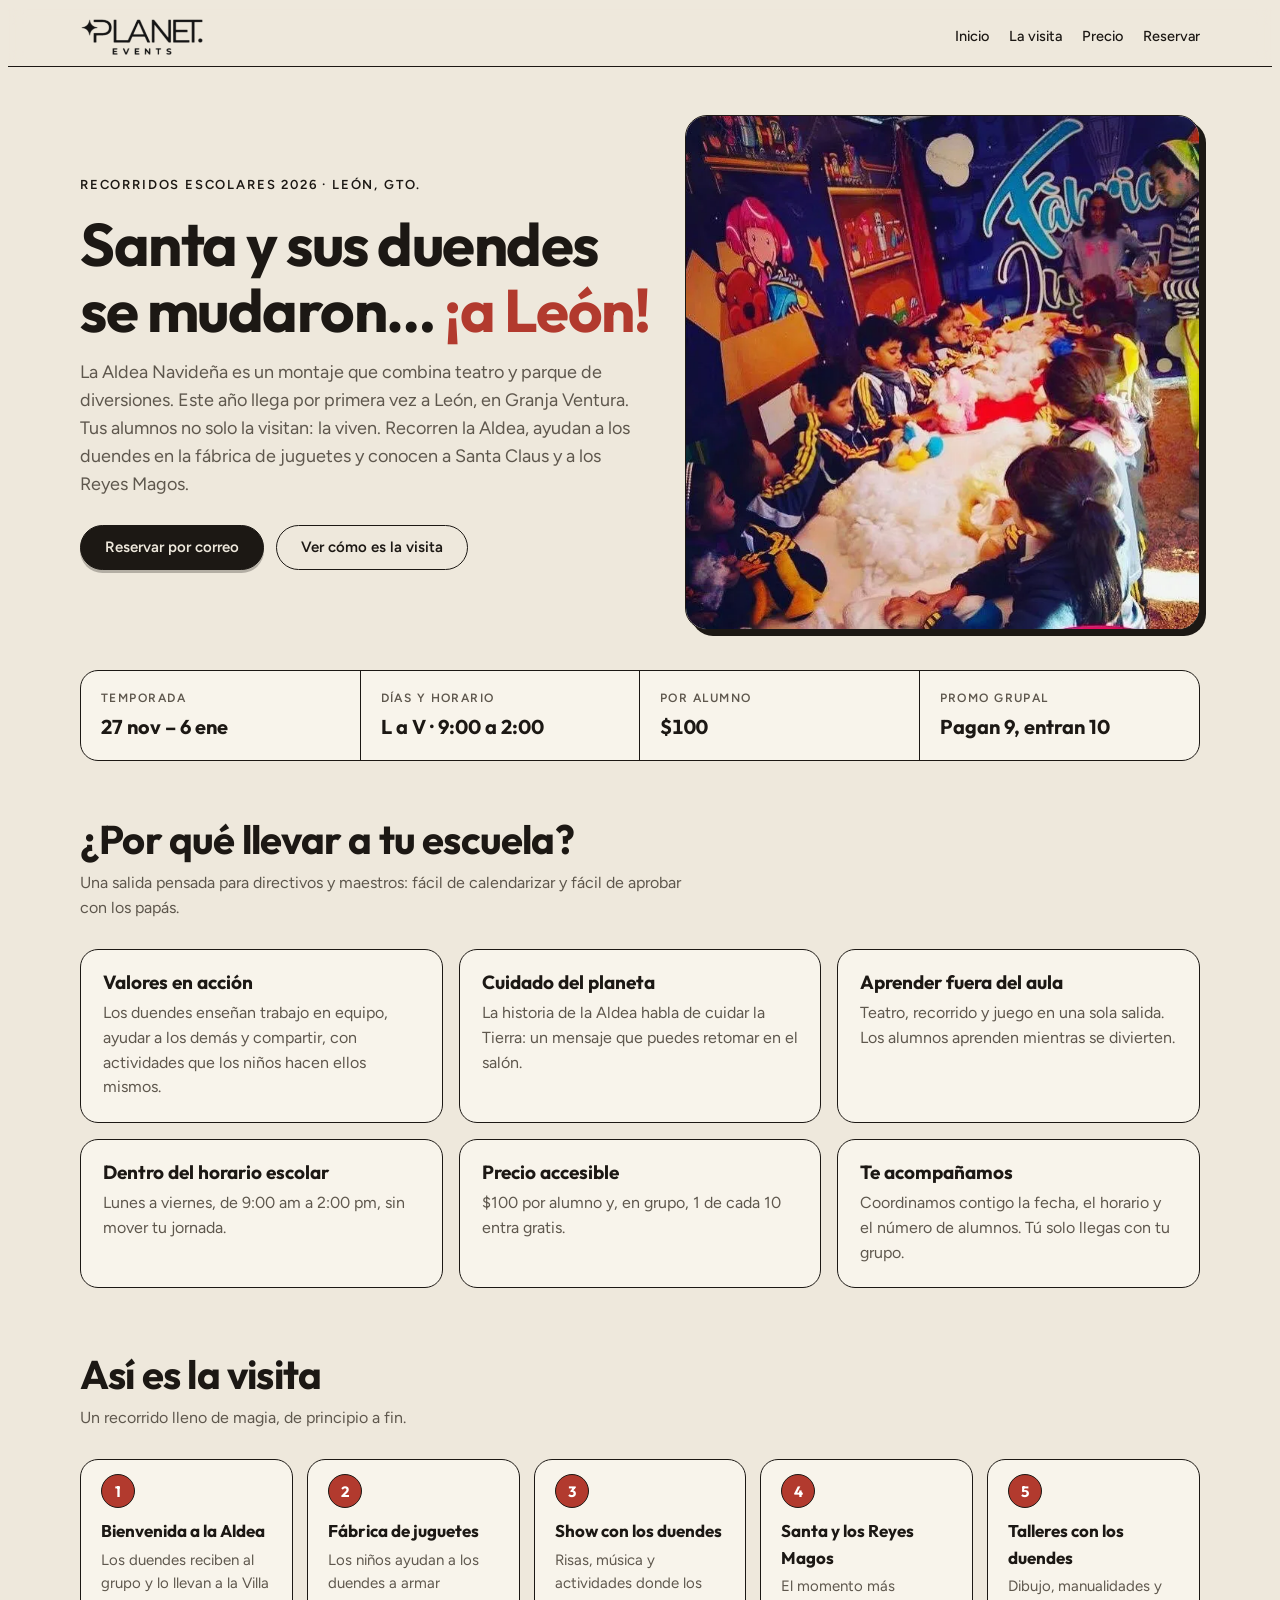
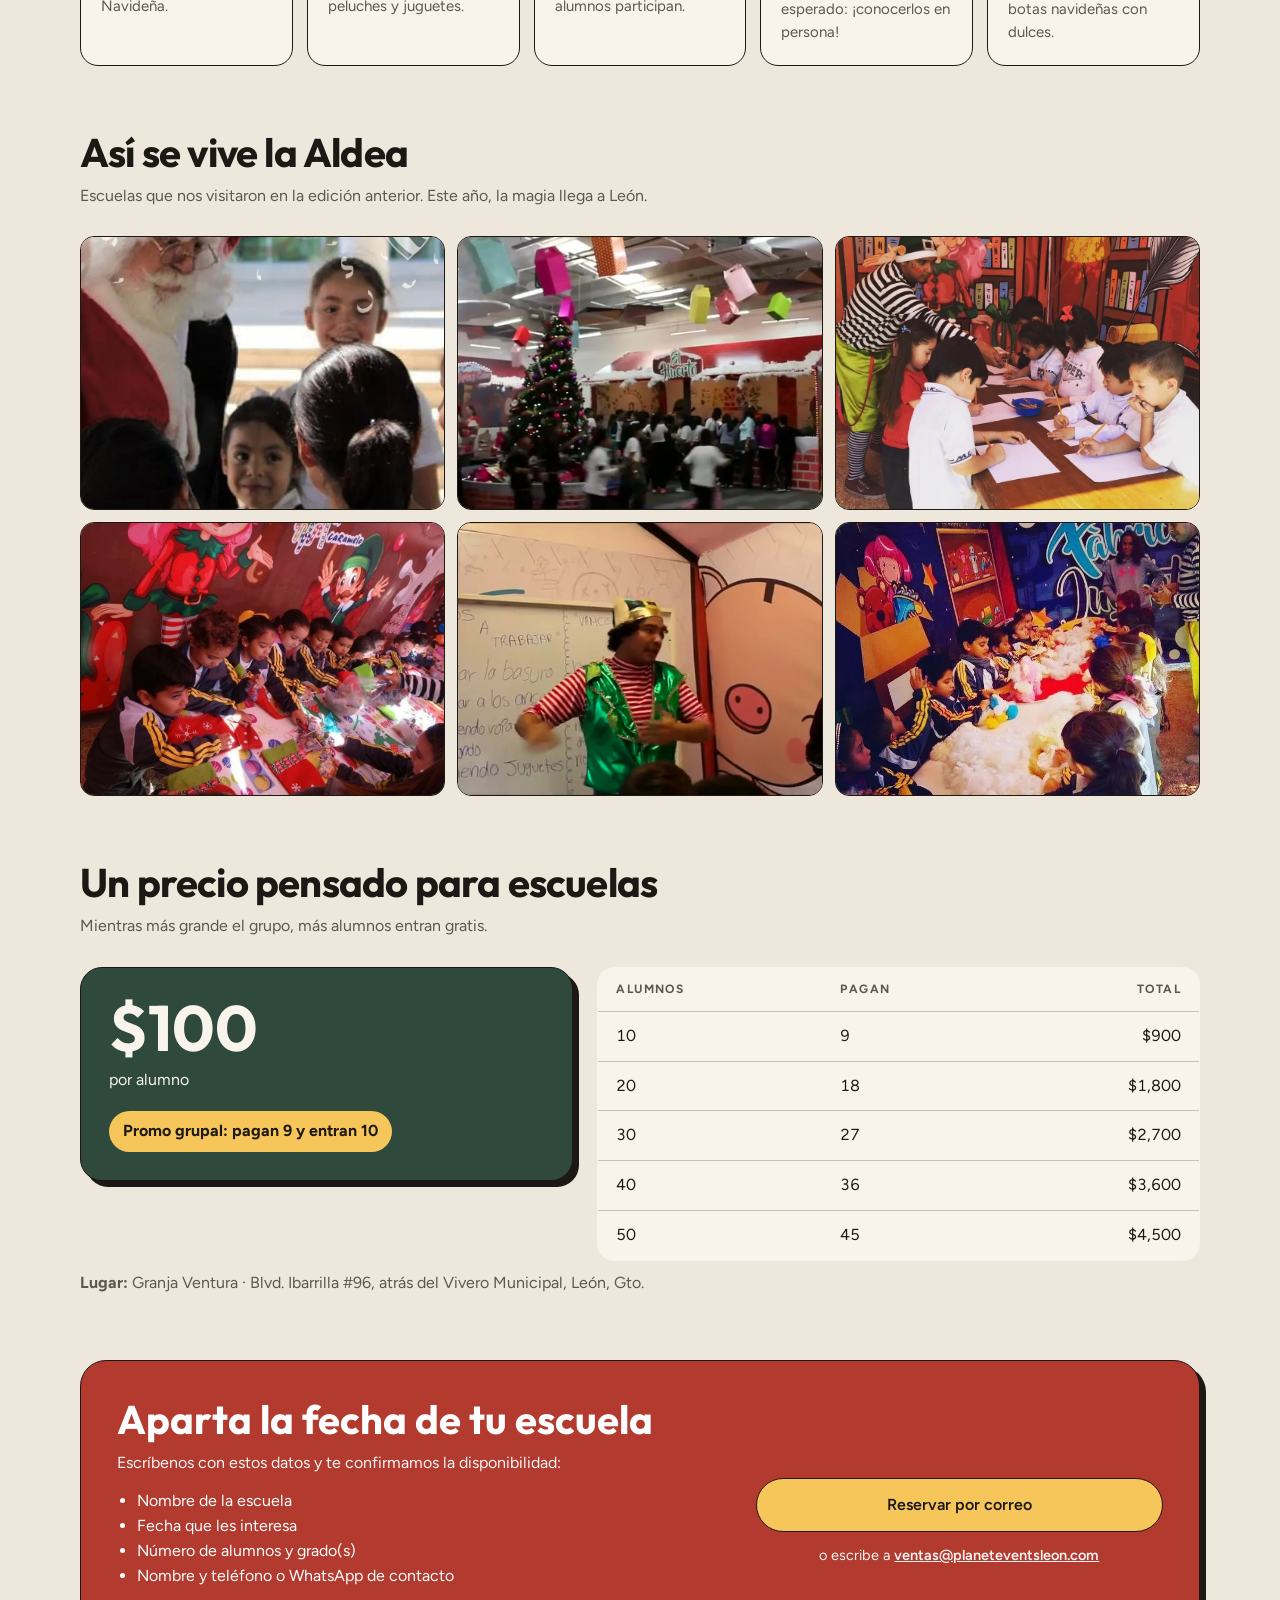
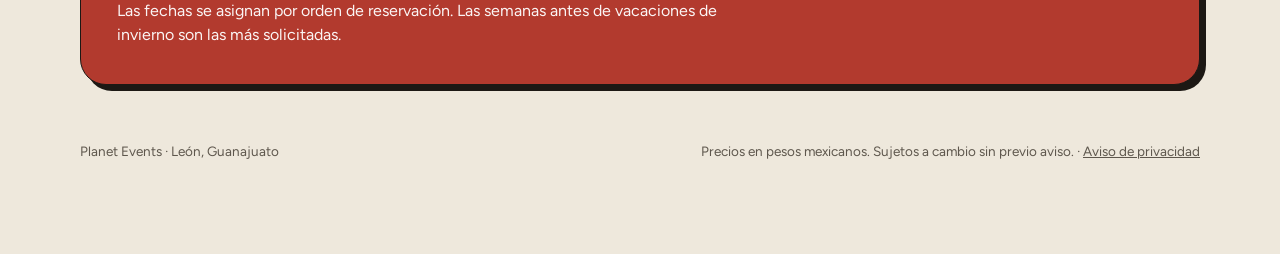
==== aldea-navidena-recorridos/index.html @ 752f413b "Página de recorridos escolares de La Aldea Navideña con reserva por correo - Nueva página /aldea-nav" ====
<!doctype html>
<html lang="es">
<head>
<meta charset="utf-8">
<meta name="viewport" content="width=device-width, initial-scale=1">
<title>La Aldea Navideña | Recorridos escolares en León · Planet Events</title>
<meta name="description" content="Recorridos escolares a La Aldea Navideña en Granja Ventura, León, Gto. Del 27 de noviembre al 6 de enero, lunes a viernes de 9:00 a 2:00. $100 por alumno, en grupo pagan 9 y entran 10.">
<link rel="canonical" href="https://planeteventsleon.com/aldea-navidena-recorridos/">
<link rel="icon" href="/assets/logos/gv-icon.jpg">
<meta property="og:type" content="website">
<meta property="og:title" content="La Aldea Navideña · Recorridos escolares en León">
<meta property="og:description" content="Santa y sus duendes se mudaron a León. Recorridos escolares en Granja Ventura: $100 por alumno, pagan 9 y entran 10.">
<meta property="og:image" content="https://planeteventsleon.com/assets/aldea/fabrica.webp">
<meta property="og:url" content="https://planeteventsleon.com/aldea-navidena-recorridos/">
<link rel="preconnect" href="https://fonts.googleapis.com">
<link rel="preconnect" href="https://fonts.gstatic.com" crossorigin>
<link rel="stylesheet" href="https://fonts.googleapis.com/css2?family=Outfit:wght@500;600;700&family=Figtree:wght@400;500;600&display=swap">
<link rel="stylesheet" href="/assets/sitio.css">
<style>
  :root { --xmas: #B23A2E; --pine: #2F4A3D; }
  .al-hero { display: grid; grid-template-columns: 1.05fr .95fr; gap: 36px; align-items: center; padding-block: 48px 40px; }
  .al-hero h1 { font-size: clamp(36px, 5.6vw, 60px); font-weight: 700; letter-spacing: -0.025em; }
  .al-hero h1 em { font-style: normal; color: var(--xmas); }
  .al-hero .lead { margin-top: 16px; font-size: 18px; color: var(--muted); max-width: 52ch; }
  .al-hero .cta { margin-top: 26px; display: flex; gap: 12px; flex-wrap: wrap; }
  .al-hero figure { margin: 0; border: 1.5px solid var(--ink); border-radius: 22px; overflow: hidden; box-shadow: 6px 6px 0 var(--ink); background: var(--paper); }
  .al-hero figure img { display: block; width: 100%; height: auto; aspect-ratio: 1 / 1; object-fit: cover; }
  .facts-row { display: grid; grid-template-columns: repeat(4, 1fr); border: 1.5px solid var(--ink); border-radius: 18px; background: var(--paper); overflow: hidden; }
  .facts-row div { padding: 18px 20px; border-right: 1.5px solid var(--ink); }
  .facts-row div:last-child { border-right: 0; }
  .facts-row small { display: block; font-size: 12px; font-weight: 600; letter-spacing: .12em; text-transform: uppercase; color: var(--muted); }
  .facts-row strong { display: block; margin-top: 4px; font-family: var(--font-display); font-size: 20px; }
  .al-sec { padding-block: 56px 8px; }
  .why { display: grid; grid-template-columns: repeat(3, 1fr); gap: 16px; }
  .why article { background: var(--paper); border: 1.5px solid var(--ink); border-radius: 18px; padding: 22px; }
  .why h3 { font-size: 19px; }
  .why p { margin-top: 8px; color: var(--muted); }
  .steps { list-style: none; padding: 0; margin: 0; display: grid; grid-template-columns: repeat(5, 1fr); gap: 14px; counter-reset: s; }
  .steps li { counter-increment: s; border-top: 1.5px solid var(--ink); padding-top: 14px; }
  .steps li::before { content: counter(s); display: inline-grid; place-items: center; width: 32px; height: 32px; border-radius: 50%; background: var(--xmas); color: #fff; font: 700 15px var(--font-display); margin-bottom: 10px; }
  .steps b { display: block; font-family: var(--font-display); font-size: 17px; }
  .steps span { display: block; margin-top: 4px; color: var(--muted); font-size: 15px; }
  .gal { display: grid; grid-template-columns: repeat(3, 1fr); gap: 12px; }
  .gal img { width: 100%; height: 100%; aspect-ratio: 4 / 3; object-fit: cover; border-radius: 14px; border: 1.5px solid var(--ink); display: block; }
  .price { display: grid; grid-template-columns: .9fr 1.1fr; gap: 24px; align-items: start; }
  .price .big { background: var(--pine); color: #F8F4EB; border: 1.5px solid var(--ink); border-radius: 22px; padding: 28px; box-shadow: 6px 6px 0 var(--ink); }
  .price .big .num { font: 700 64px/1 var(--font-display); }
  .price .big p { margin-top: 8px; }
  .price .big .promo { margin-top: 18px; display: inline-block; background: #F6C65B; color: var(--ink); font-weight: 700; padding: 8px 14px; border-radius: 999px; }
  table { width: 100%; border-collapse: collapse; background: var(--paper); border: 1.5px solid var(--ink); border-radius: 18px; overflow: hidden; font-variant-numeric: tabular-nums; }
  th, td { padding: 12px 18px; text-align: left; border-bottom: 1px solid var(--line); }
  th { font-size: 12px; letter-spacing: .12em; text-transform: uppercase; color: var(--muted); }
  td:last-child, th:last-child { text-align: right; }
  tr:last-child td { border-bottom: 0; }
  .book { margin-block: 56px 24px; display: grid; grid-template-columns: 1.2fr .8fr; gap: 28px; align-items: center; background: var(--xmas); color: #fff; border: 1.5px solid var(--ink); border-radius: 26px; padding: 36px; box-shadow: 6px 6px 0 var(--ink); }
  .book h2 { font-size: clamp(28px, 4vw, 40px); font-weight: 700; }
  .book p { margin-top: 10px; opacity: .95; }
  .book ul { margin: 14px 0 0; padding-left: 20px; }
  .book .btn { background: #F6C65B; color: var(--ink); border-color: var(--ink); width: 100%; font-size: 16px; padding: 18px 24px; }
  .book .mail { margin-top: 12px; font-size: 14.5px; text-align: center; }
  .book .mail a { color: #fff; font-weight: 600; }
  .where-box { margin-top: 10px; color: var(--muted); }
  @media (max-width: 860px) {
    .al-hero, .price, .book { grid-template-columns: 1fr; }
    .al-hero figure { order: -1; max-width: 460px; }
    .facts-row { grid-template-columns: 1fr 1fr; }
    .facts-row div:nth-child(2) { border-right: 0; }
    .facts-row div:nth-child(-n+2) { border-bottom: 1.5px solid var(--ink); }
    .why { grid-template-columns: 1fr; }
    .steps { grid-template-columns: 1fr; }
    .gal { grid-template-columns: 1fr 1fr; }
    .book { padding: 26px; }
  }
</style>
</head>
<body>
<header class="top">
  <div class="wrap top-in">
    <a class="brand" href="/" aria-label="Planet Events, inicio"><img src="/assets/logo.png" alt="Planet Events"></a>
    <nav aria-label="Secciones">
      <a href="/">Inicio</a>
      <a href="#visita">La visita</a>
      <a href="#precio">Precio</a>
      <a href="#reservar">Reservar</a>
    </nav>
  </div>
</header>

<main class="wrap">
  <section class="al-hero">
    <div>
      <p class="eyebrow">Recorridos escolares 2026 · León, Gto.</p>
      <h1>Santa y sus duendes se mudaron… <em>¡a León!</em></h1>
      <p class="lead">La Aldea Navideña es un montaje que combina teatro y parque de diversiones. Este año llega por primera vez a León, en Granja Ventura. Tus alumnos no solo la visitan: la viven. Recorren la Aldea, ayudan a los duendes en la fábrica de juguetes y conocen a Santa Claus y a los Reyes Magos.</p>
      <div class="cta">
        <a class="btn btn-main" href="mailto:ventas@planeteventsleon.com?subject=Reservaci%C3%B3n%20de%20recorrido%20escolar%20%E2%80%93%20Aldea%20Navide%C3%B1a&amp;body=Hola%2C%20queremos%20reservar%20un%20recorrido%20escolar%20en%20La%20Aldea%20Navide%C3%B1a.%0D%0A%0D%0AEscuela%3A%20%0D%0AFecha%20que%20nos%20interesa%3A%20%0D%0AN%C3%BAmero%20de%20alumnos%3A%20%0D%0AGrado%28s%29%3A%20%0D%0ANombre%20y%20tel%C3%A9fono%20o%20WhatsApp%20de%20contacto%3A%20%0D%0A">Reservar por correo</a>
        <a class="btn btn-ghost" href="#visita">Ver cómo es la visita</a>
      </div>
    </div>
    <figure><img src="/assets/aldea/fabrica.webp" alt="Alumnos armando peluches en la fábrica de juguetes de los duendes" width="683" height="683"></figure>
  </section>

  <div class="facts-row">
    <div><small>Temporada</small><strong>27 nov – 6 ene</strong></div>
    <div><small>Días y horario</small><strong>L a V · 9:00 a 2:00</strong></div>
    <div><small>Por alumno</small><strong class="num">$100</strong></div>
    <div><small>Promo grupal</small><strong>Pagan 9, entran 10</strong></div>
  </div>

  <section class="al-sec" aria-labelledby="t-why">
    <div class="sec-head"><h2 id="t-why">¿Por qué llevar a tu escuela?</h2><p>Una salida pensada para directivos y maestros: fácil de calendarizar y fácil de aprobar con los papás.</p></div>
    <div class="why">
      <article><h3>Valores en acción</h3><p>Los duendes enseñan trabajo en equipo, ayudar a los demás y compartir, con actividades que los niños hacen ellos mismos.</p></article>
      <article><h3>Cuidado del planeta</h3><p>La historia de la Aldea habla de cuidar la Tierra: un mensaje que puedes retomar en el salón.</p></article>
      <article><h3>Aprender fuera del aula</h3><p>Teatro, recorrido y juego en una sola salida. Los alumnos aprenden mientras se divierten.</p></article>
      <article><h3>Dentro del horario escolar</h3><p>Lunes a viernes, de 9:00 am a 2:00 pm, sin mover tu jornada.</p></article>
      <article><h3>Precio accesible</h3><p>$100 por alumno y, en grupo, 1 de cada 10 entra gratis.</p></article>
      <article><h3>Te acompañamos</h3><p>Coordinamos contigo la fecha, el horario y el número de alumnos. Tú solo llegas con tu grupo.</p></article>
    </div>
  </section>

  <section class="al-sec" id="visita" aria-labelledby="t-vis">
    <div class="sec-head"><h2 id="t-vis">Así es la visita</h2><p>Un recorrido lleno de magia, de principio a fin.</p></div>
    <ol class="steps">
      <li><b>Bienvenida a la Aldea</b><span>Los duendes reciben al grupo y lo llevan a la Villa Navideña.</span></li>
      <li><b>Fábrica de juguetes</b><span>Los niños ayudan a los duendes a armar peluches y juguetes.</span></li>
      <li><b>Show con los duendes</b><span>Risas, música y actividades donde los alumnos participan.</span></li>
      <li><b>Santa y los Reyes Magos</b><span>El momento más esperado: ¡conocerlos en persona!</span></li>
      <li><b>Talleres con los duendes</b><span>Dibujo, manualidades y botas navideñas con dulces.</span></li>
    </ol>
  </section>

  <section class="al-sec" aria-labelledby="t-gal">
    <div class="sec-head"><h2 id="t-gal">Así se vive la Aldea</h2><p>Escuelas que nos visitaron en la edición anterior. Este año, la magia llega a León.</p></div>
    <div class="gal">
      <img src="/assets/aldea/santa.webp" alt="Alumnos conociendo a Santa Claus" loading="lazy" width="945" height="605">
      <img src="/assets/aldea/aldea.webp" alt="Grupo escolar recorriendo la Villa Navideña" loading="lazy" width="1200" height="673">
      <img src="/assets/aldea/taller.webp" alt="Taller de dibujo con un duende" loading="lazy" width="960" height="954">
      <img src="/assets/aldea/botas.webp" alt="Alumnos decorando botas navideñas" loading="lazy" width="960" height="720">
      <img src="/assets/aldea/duende.webp" alt="Duende dando una actividad al grupo" loading="lazy" width="1200" height="673">
      <img src="/assets/aldea/fabrica.webp" alt="Fábrica de juguetes de los duendes" loading="lazy" width="683" height="683">
    </div>
  </section>

  <section class="al-sec" id="precio" aria-labelledby="t-pre">
    <div class="sec-head"><h2 id="t-pre">Un precio pensado para escuelas</h2><p>Mientras más grande el grupo, más alumnos entran gratis.</p></div>
    <div class="price">
      <div class="big">
        <div class="num">$100</div>
        <p>por alumno</p>
        <span class="promo">Promo grupal: pagan 9 y entran 10</span>
      </div>
      <table>
        <thead><tr><th>Alumnos</th><th>Pagan</th><th>Total</th></tr></thead>
        <tbody>
          <tr><td>10</td><td>9</td><td>$900</td></tr>
          <tr><td>20</td><td>18</td><td>$1,800</td></tr>
          <tr><td>30</td><td>27</td><td>$2,700</td></tr>
          <tr><td>40</td><td>36</td><td>$3,600</td></tr>
          <tr><td>50</td><td>45</td><td>$4,500</td></tr>
        </tbody>
      </table>
    </div>
    <p class="where-box"><b>Lugar:</b> Granja Ventura · Blvd. Ibarrilla #96, atrás del Vivero Municipal, León, Gto.</p>
  </section>

  <section class="book" id="reservar" aria-labelledby="t-book">
    <div>
      <h2 id="t-book">Aparta la fecha de tu escuela</h2>
      <p>Escríbenos con estos datos y te confirmamos la disponibilidad:</p>
      <ul>
        <li>Nombre de la escuela</li>
        <li>Fecha que les interesa</li>
        <li>Número de alumnos y grado(s)</li>
        <li>Nombre y teléfono o WhatsApp de contacto</li>
      </ul>
      <p>Las fechas se asignan por orden de reservación. Las semanas antes de vacaciones de invierno son las más solicitadas.</p>
    </div>
    <div>
      <a class="btn" href="mailto:ventas@planeteventsleon.com?subject=Reservaci%C3%B3n%20de%20recorrido%20escolar%20%E2%80%93%20Aldea%20Navide%C3%B1a&amp;body=Hola%2C%20queremos%20reservar%20un%20recorrido%20escolar%20en%20La%20Aldea%20Navide%C3%B1a.%0D%0A%0D%0AEscuela%3A%20%0D%0AFecha%20que%20nos%20interesa%3A%20%0D%0AN%C3%BAmero%20de%20alumnos%3A%20%0D%0AGrado%28s%29%3A%20%0D%0ANombre%20y%20tel%C3%A9fono%20o%20WhatsApp%20de%20contacto%3A%20%0D%0A">Reservar por correo</a>
      <p class="mail">o escribe a <a href="mailto:ventas@planeteventsleon.com">ventas@planeteventsleon.com</a></p>
    </div>
  </section>
</main>

<footer class="wrap">
  <span>Planet Events · León, Guanajuato</span>
  <span>Precios en pesos mexicanos. Sujetos a cambio sin previo aviso. · <a href="/aviso-de-privacidad/" style="color:inherit">Aviso de privacidad</a></span>
</footer>
</body>
</html>
---- assets/sitio.css ----
/* Layout: papel crema con línea negra a mano. Inicio con planeta ilustrado y tarjetas de destinos infantiles;
     cada destino abre su propia página con galería, características, precios y visitas escolares. Sección para adultos con Terraza Magnolia y Terraza Mural (datos de grupojegar.com/terrazas).
     Una sola apariencia clara a propósito: la ilustración y el logo son tinta sobre papel. */
  :root {
    --bg: #EEE8DC;
    --paper: #F8F4EB;
    --band: #E6DFCF;
    --ink: #1C1814;
    --muted: #5E574D;
    --line: #CBC1AD;
    --mustard: #E2AE3A;
    --c-gv: #E2AE3A;
    --c-dino: #7F9479;
    --c-fe: #5F7C8F;
    --c-jk: #9A4A40;
    --c-west: #A9774A;
    --c-tm: #C98BA0;
    --c-tmu: #6E8B8B;
    --c-sm: #E58A3C;
    --font-display: "Outfit", "Trebuchet MS", system-ui, sans-serif;
    --font-body: "Figtree", system-ui, -apple-system, "Segoe UI", sans-serif;
    color-scheme: light;
  }

  * { box-sizing: border-box; }
  html { scroll-behavior: smooth; }
  body {
    background: var(--bg); color: var(--ink);
    font-family: var(--font-body); font-size: 16px; line-height: 1.55;
    padding-left: max(16px, env(safe-area-inset-left, 0px));
    padding-right: max(16px, env(safe-area-inset-right, 0px));
    padding-block: 0;
  }
  h1, h2, h3 { font-family: var(--font-display); line-height: 1.1; margin: 0; text-wrap: balance; }
  p { margin: 0; }
  a { color: inherit; }
  button { font: inherit; color: inherit; }
  :focus-visible { outline: 3px solid var(--ink); outline-offset: 3px; border-radius: 8px; }
  .wrap { max-width: 1120px; margin: 0 auto; }
  .num { font-variant-numeric: tabular-nums; }
  [id] { scroll-margin-top: 72px; }

  body::before { content: ""; position: fixed; inset: 0 0 auto; height: env(safe-area-inset-top, 0px); z-index: 30; background: var(--bg); }
  header.top {
    position: sticky; top: env(safe-area-inset-top, 0px); z-index: 20;
    background: color-mix(in srgb, var(--bg) 92%, transparent);
    backdrop-filter: blur(8px);
    border-bottom: 1.5px solid var(--ink);
    margin-inline: calc(-1 * max(16px, env(safe-area-inset-left, 0px)));
    padding-inline: max(16px, env(safe-area-inset-left, 0px));
  }
  .top-in { display: flex; align-items: center; gap: 8px 24px; flex-wrap: wrap; padding-block: 10px; }
  .brand { display: block; line-height: 0; }
  .brand img { height: 38px; width: auto; display: block; }
  nav { display: flex; gap: 4px 20px; flex-wrap: wrap; margin-left: auto; font-size: 14.5px; font-weight: 500; }
  nav a { text-decoration: none; padding: 4px 0; border-bottom: 2px solid transparent; }
  nav a:hover { border-bottom-color: var(--ink); }

  .btn {
    display: inline-flex; align-items: center; justify-content: center; gap: 8px; text-decoration: none; cursor: pointer;
    font: 600 15px/1 var(--font-body); padding: 14px 24px; border-radius: 999px; border: 1.5px solid var(--ink);
  }
  .btn-main { background: var(--ink); color: var(--bg); box-shadow: 0 3px 0 rgba(28, 24, 20, 0.28); }
  .btn-main:hover { transform: translateY(-1px); }
  .btn-ghost { background: transparent; color: var(--ink); }
  .btn-ghost:hover { background: var(--paper); }

  .hero { display: grid; grid-template-columns: 0.95fr 1.05fr; gap: 32px; align-items: center; padding-block: 44px 40px; }
  .spark { width: 26px; height: 26px; flex: none; }
  .eyebrow { font-size: 13px; font-weight: 600; letter-spacing: 0.14em; text-transform: uppercase; margin-bottom: 16px; display: flex; align-items: center; gap: 8px; }
  .hero h1 { font-size: clamp(38px, 6vw, 64px); font-weight: 700; letter-spacing: -0.025em; }
  .hero p.lead { margin-top: 18px; max-width: 44ch; font-size: 18px; color: var(--muted); }
  .hero .cta { margin-top: 26px; display: flex; gap: 12px; flex-wrap: wrap; }
  .hero .facts { margin-top: 26px; display: flex; gap: 8px 20px; flex-wrap: wrap; font-size: 14px; color: var(--muted); }
  .hero .facts b { color: var(--ink); font-weight: 600; }

  .art { position: relative; container-type: inline-size; max-width: 560px; justify-self: center; width: 100%; }
  .art img { display: block; width: 100%; height: auto; border-radius: 24px; }
  /* El botón cubre el que viene dibujado en la ilustración original */
  .art .go {
    position: absolute; left: 31.6%; top: 44%; width: 37.6%; height: 13.8%;
    display: flex; align-items: center; justify-content: center;
    background: var(--ink); color: var(--bg); border-radius: 999px; text-decoration: none;
    font: 600 3.6cqw/1 var(--font-body); box-shadow: 0 0.8cqw 0 rgba(28, 24, 20, 0.22);
  }
  .art .go:hover { transform: translateY(-1px); }

  section { padding-block: 52px; }
  .sec-head { max-width: 62ch; margin-bottom: 28px; }
  .sec-head h2 { font-size: clamp(28px, 4vw, 40px); font-weight: 700; letter-spacing: -0.02em; }
  .sec-head p { margin-top: 10px; color: var(--muted); }

  /* Tarjetas de destinos */
  .grid { display: grid; grid-template-columns: repeat(auto-fit, minmax(min(100%, 250px), 1fr)); gap: 22px; }
  .dcard { background: var(--paper); border: 1.5px solid var(--ink); border-radius: 22px; overflow: hidden; display: flex; flex-direction: column; min-width: 0; box-shadow: 4px 5px 0 var(--ink); text-decoration: none; transition: transform .15s ease, box-shadow .15s ease; }
  .dcard:hover { transform: translate(-2px, -2px); box-shadow: 6px 7px 0 var(--ink); }
  .dcard .pic { aspect-ratio: 16 / 10; background: color-mix(in srgb, var(--c) 30%, var(--paper)); border-bottom: 1.5px solid var(--ink); overflow: hidden; }
  .dcard .pic img { width: 100%; height: 100%; display: block; object-fit: cover; }
  .dcard .pic.logo { position: relative; }
  .dcard .pic.logo img { position: absolute; inset: 10px; width: calc(100% - 20px); height: calc(100% - 20px); object-fit: contain; }
  .banner { margin-top: 18px; border: 1.5px solid var(--ink); border-radius: 24px; overflow: hidden; box-shadow: 4px 5px 0 var(--ink); aspect-ratio: 21 / 8; background: var(--band); }
  .banner img { width: 100%; height: 100%; object-fit: cover; display: block; }
  .titlerow { display: flex; align-items: center; gap: 16px; }
  .titlerow .lg { width: 84px; height: 84px; border-radius: 20px; border: 1.5px solid var(--ink); overflow: hidden; flex: none; }
  .titlerow .lg img { width: 100%; height: 100%; object-fit: cover; display: block; }
  .detail-top.two { grid-template-columns: 1fr 1fr; }
  @media (max-width: 700px) { .detail-top.two { grid-template-columns: 1fr; } }
  .titlerow .lg.ini { display: grid; place-items: center; font-family: var(--font-display); font-size: 30px; font-weight: 700; color: var(--ink); }
  .dcard .pic.west { display: grid; place-items: center; background: var(--c-west); }
  .dcard .pic.west svg { width: 110px; height: auto; }
  .banq { margin-bottom: 40px; }
  .banq h2 { font-size: clamp(26px, 3.6vw, 34px); font-weight: 700; letter-spacing: -0.02em; }
  .banq .lema { margin-top: 6px; color: var(--muted); }
  .banq ul { list-style: none; margin: 8px 0 0; padding: 0; font-size: 14px; display: grid; gap: 3px; }
  .dcard .in { padding: 16px 18px 18px; display: flex; flex-direction: column; gap: 8px; flex: 1; }
  .dcard h3 { font-size: 23px; font-weight: 700; letter-spacing: -0.01em; }
  .dcard .tag { font-size: 14px; color: var(--muted); }
  .dcard .meta { display: flex; gap: 8px 12px; align-items: center; flex-wrap: wrap; margin-top: auto; padding-top: 10px; font-size: 14px; }
  .dcard .from { font-family: var(--font-display); font-weight: 700; font-size: 20px; }
  .dcard .more { font-weight: 600; font-size: 14px; margin-left: auto; }
  .aviso { display: inline-block; margin-top: 16px; padding: 10px 16px; border: 1.5px solid var(--ink); border-radius: 14px; background: var(--mustard); font-weight: 700; font-size: 15px; }
  .chip { display: inline-block; font-size: 13px; font-weight: 600; padding: 4px 12px; border-radius: 999px; border: 1.5px solid var(--ink); background: var(--bg); }

  /* Adultos */
  .adult { display: grid; grid-template-columns: 0.8fr 1.2fr; border: 1.5px solid var(--ink); border-radius: 26px; overflow: hidden; background: var(--paper); box-shadow: 4px 5px 0 var(--ink); }
  .adult .side { background: var(--c-west); border-right: 1.5px solid var(--ink); display: grid; place-items: center; padding: 32px; min-height: 220px; }
  .adult .side svg { width: min(180px, 60%); height: auto; }
  .adult .txt { padding: 30px; display: flex; flex-direction: column; gap: 14px; align-items: flex-start; }
  .adult h3 { font-size: 30px; font-weight: 700; letter-spacing: -0.015em; }
  .adult p { color: var(--muted); max-width: 52ch; }

  .svc { display: grid; grid-template-columns: repeat(auto-fit, minmax(190px, 1fr)); gap: 10px; list-style: none; margin: 0; padding: 0; }
  .svc li { background: var(--paper); border: 1.5px solid var(--ink); border-radius: 14px; padding: 14px 16px; font-weight: 500; font-size: 15px; }

  .steps { display: grid; grid-template-columns: repeat(auto-fit, minmax(min(100%, 230px), 1fr)); gap: 16px; counter-reset: s; list-style: none; margin: 0; padding: 0; }
  .steps li { counter-increment: s; background: var(--paper); border: 1.5px solid var(--ink); border-radius: 18px; padding: 20px; }
  .steps li::before { content: counter(s); display: grid; place-items: center; width: 36px; height: 36px; border-radius: 50%; background: var(--mustard); border: 1.5px solid var(--ink); font-family: var(--font-display); font-weight: 700; margin-bottom: 12px; }
  .steps h3 { font-size: 20px; font-weight: 600; margin-bottom: 6px; }
  .steps p { font-size: 14.5px; color: var(--muted); }
  .rules { margin-top: 20px; display: flex; gap: 10px; flex-wrap: wrap; }
  .rules > span { font-size: 14px; background: var(--paper); border: 1.5px solid var(--ink); border-radius: 999px; padding: 8px 16px; }
  .rules b { font-weight: 600; }

  .contact { display: grid; grid-template-columns: 1fr auto; gap: 24px; align-items: center; background: var(--ink); color: var(--bg); border-radius: 26px; padding: 38px; }
  .contact h2 { font-size: clamp(26px, 4vw, 38px); font-weight: 700; letter-spacing: -0.02em; }
  .contact p { margin-top: 8px; opacity: 0.8; max-width: 46ch; }
  .contact .num-big { font-family: var(--font-display); font-size: 30px; font-weight: 700; margin-top: 16px; opacity: 1; user-select: all; }
  .contact .btn { background: var(--mustard); color: var(--ink); border-color: var(--mustard); }
  footer { padding-block: 32px 40px; font-size: 13.5px; color: var(--muted); display: flex; gap: 8px 24px; flex-wrap: wrap; justify-content: space-between; }

  /* Página de destino */
  .back { display: inline-flex; align-items: center; gap: 8px; margin-top: 26px; font-weight: 600; font-size: 15px; text-decoration: none; border-bottom: 2px solid var(--ink); padding-bottom: 2px; }
  .detail-top { display: grid; grid-template-columns: 1.15fr 0.85fr; gap: 32px; padding-block: 24px 40px; align-items: start; }
  .gal { min-width: 0; }
  .gal .main { aspect-ratio: 16 / 9; background: color-mix(in srgb, var(--c) 30%, var(--paper)); border: 1.5px solid var(--ink); border-radius: 22px; overflow: hidden; box-shadow: 4px 5px 0 var(--ink); position: relative; }
  .gal .main img { width: 100%; height: 100%; display: block; object-fit: contain; }
  .gal .nav-btn { position: absolute; top: 50%; transform: translateY(-50%); width: 42px; height: 42px; border-radius: 50%; border: 1.5px solid var(--ink); background: var(--bg); cursor: pointer; display: grid; place-items: center; font-size: 20px; line-height: 1; }
  .gal .nav-btn:hover { background: var(--paper); }
  .gal .prev { left: 12px; }
  .gal .next { right: 12px; }
  .gal .count { position: absolute; right: 12px; bottom: 12px; background: var(--ink); color: var(--bg); font-size: 12.5px; padding: 3px 10px; border-radius: 999px; }
  .thumbs { display: grid; grid-template-columns: repeat(auto-fill, minmax(86px, 1fr)); gap: 10px; margin-top: 18px; }
  .thumbs button { padding: 0; border: 2px solid var(--line); border-radius: 12px; overflow: hidden; background: var(--paper); cursor: pointer; aspect-ratio: 16 / 10; }
  .thumbs button img { width: 100%; height: 100%; object-fit: cover; display: block; }
  .thumbs button[aria-current="true"] { border-color: var(--ink); }
  .ph { width: 100%; height: 100%; display: grid; place-items: center; text-align: center; padding: 10px; background: repeating-linear-gradient(135deg, color-mix(in srgb, var(--c, var(--line)) 22%, var(--paper)) 0 14px, color-mix(in srgb, var(--c, var(--line)) 12%, var(--paper)) 14px 28px); font-family: var(--font-display); font-weight: 600; color: var(--ink); }
  .ph span { background: var(--paper); border: 1.5px dashed var(--ink); border-radius: 999px; padding: 6px 14px; font-size: 14px; }
  .thumbs.ph-row .ph { aspect-ratio: 16 / 10; height: auto; border: 2px solid var(--line); border-radius: 12px; overflow: hidden; }
  .thumbs.ph-row .ph span { font-size: 11px; padding: 3px 8px; }
  .pk.dest .pr { font-size: 22px; }
  .info h1 { font-size: clamp(32px, 4.4vw, 48px); font-weight: 700; letter-spacing: -0.02em; }
  .info .tag { color: var(--muted); margin-top: 6px; font-size: 17px; }
  .info .desc { margin-top: 16px; }
  .info .chips { margin-top: 16px; display: flex; gap: 8px; flex-wrap: wrap; }
  .box { background: var(--paper); border: 1.5px solid var(--ink); border-radius: 20px; padding: 20px; margin-top: 22px; }
  .box h2 { font-size: 20px; font-weight: 600; margin-bottom: 8px; }
  .price-row { display: flex; justify-content: space-between; align-items: baseline; gap: 12px; padding: 10px 0; border-top: 1px dashed var(--line); }
  .price-row:first-of-type { border-top: 0; }
  .price-row span { color: var(--muted); font-size: 15px; }
  .price-row strong { font-family: var(--font-display); font-size: 28px; font-weight: 700; letter-spacing: -0.01em; }
  .incl { list-style: none; margin: 0; padding: 0; display: grid; gap: 7px; font-size: 15px; }
  .incl li { padding-left: 24px; position: relative; }
  .incl li::before { content: ""; position: absolute; left: 3px; top: 0.5em; width: 10px; height: 5px; border-left: 2px solid var(--ink); border-bottom: 2px solid var(--ink); transform: rotate(-45deg); }
  .note { font-size: 14px; color: var(--muted); margin-top: 10px; }
  .box .btn { width: 100%; margin-top: 16px; }

  :root { --tl-1: #F2E6CB; --tl-2: #F3D77E; --tl-3: #CFDDB8; --tl-4: #F0C9BE; }
  .mapa { margin-bottom: 20px; }
  .mapa h2 { font-size: clamp(26px, 3.6vw, 34px); font-weight: 700; letter-spacing: -0.02em; }
  .mapa .lema { margin-top: 6px; color: var(--muted); }
  .mapbox { margin-top: 16px; border: 1.5px solid var(--ink); border-radius: 22px; overflow: hidden; box-shadow: 4px 5px 0 var(--ink); aspect-ratio: 16 / 7; min-height: 260px; background: var(--band); }
  .mapbox { width: 100%; max-width: 100%; min-width: 0; }
  @media (max-width: 720px) { .mapbox { aspect-ratio: auto; height: 300px; } }
  .mapbox iframe { width: 100%; height: 100%; border: 0; display: block; }
  .visita { margin-bottom: 40px; }
  .visita h2 { font-size: clamp(26px, 3.6vw, 34px); font-weight: 700; letter-spacing: -0.02em; }
  .visita .lema { margin-top: 6px; color: var(--muted); }
  .talleres { margin-bottom: 40px; }
  .talleres h2 { font-size: clamp(26px, 3.6vw, 34px); font-weight: 700; letter-spacing: -0.02em; }
  .talleres .lema { margin-top: 6px; color: var(--muted); }
  .tl-grid { display: grid; grid-template-columns: repeat(auto-fit, minmax(min(100%, 220px), 1fr)); gap: 18px; margin-top: 20px; }
  .tl { border: 1.5px solid var(--ink); border-radius: 22px; padding: 22px 18px; display: flex; flex-direction: column; align-items: center; text-align: center; gap: 14px; box-shadow: 4px 5px 0 var(--ink); background: var(--bgc); }
  .tl svg { width: 84px; height: 84px; fill: none; stroke: var(--ink); stroke-width: 2.6; stroke-linecap: round; stroke-linejoin: round; }
  .tl h3 { font-size: 19px; font-weight: 600; line-height: 1.2; }
  .tl-badge { margin-top: 18px; display: inline-block; }
  .school { background: var(--band); border: 1.5px solid var(--ink); border-radius: 26px; padding: 30px; }
  .school h2 { font-size: clamp(26px, 3.6vw, 34px); font-weight: 700; letter-spacing: -0.02em; }
  .school .lead { margin-top: 8px; color: var(--muted); max-width: 60ch; }
  .pk { display: grid; grid-template-columns: repeat(auto-fit, minmax(min(100%, 200px), 1fr)); gap: 14px; margin-top: 22px; }
  .pk div { background: var(--paper); border: 1.5px solid var(--ink); border-radius: 18px; padding: 16px 18px; }
  .pk .who { font-size: 13px; font-weight: 600; letter-spacing: 0.06em; text-transform: uppercase; color: var(--muted); }
  .pk .pr { font-family: var(--font-display); font-size: 34px; font-weight: 700; letter-spacing: -0.015em; margin-top: 4px; }
  .pk .pr small { font-family: var(--font-body); font-size: 14px; font-weight: 500; color: var(--muted); }
  .pk .what { font-size: 14px; margin-top: 4px; }
  .quote-box { margin-top: 22px; background: var(--paper); border: 1.5px dashed var(--ink); border-radius: 18px; padding: 18px 20px; }
  .benefits { margin-top: 22px; display: grid; grid-template-columns: repeat(auto-fit, minmax(240px, 1fr)); gap: 8px 24px; }
  .school .how { margin-top: 24px; font-size: 14.5px; color: var(--muted); }
  .school .how b { color: var(--ink); font-weight: 600; }
  .school .btn { margin-top: 18px; }
  .where { padding-block: 40px 20px; }
  .where p { margin-top: 6px; }

  @media (max-width: 820px) {
    .hero { grid-template-columns: 1fr; padding-block: 28px; }
    .art { order: -1; max-width: 420px; }
    .contact { grid-template-columns: 1fr; padding: 26px; }
    .adult { grid-template-columns: 1fr; }
    .adult .side { border-right: 0; border-bottom: 1.5px solid var(--ink); min-height: 160px; }
    .detail-top { grid-template-columns: 1fr; }
    .school { padding: 22px; }
    nav { margin-left: 0; width: 100%; }
  }
  @media (prefers-reduced-motion: reduce) { html { scroll-behavior: auto; } .btn, .art .go, .dcard { transition: none; } }

/* Botón flotante de WhatsApp */
.wa-float { position: fixed; right: 16px; bottom: 16px; z-index: 50; display: inline-flex; align-items: center; gap: 8px;
  padding: 12px 18px; border-radius: 999px; background: #25D366; color: #fff; font-family: "Outfit", sans-serif; font-weight: 700; font-size: 16px;
  text-decoration: none; border: 1.5px solid var(--ink); box-shadow: 3px 3px 0 var(--ink); }
.wa-float svg { width: 22px; height: 22px; fill: #fff; }
.wa-float:active { transform: translate(2px, 2px); box-shadow: 1px 1px 0 var(--ink); }
footer.wrap { padding-bottom: 84px; }

/* En celular: miniaturas en una sola fila deslizable para que el precio y el botón queden más arriba */
@media (max-width: 720px) {
  .thumbs:not(.ph-row) { display: flex; overflow-x: auto; gap: 8px; margin-top: 12px; padding-bottom: 4px; scroll-snap-type: x mandatory; -webkit-overflow-scrolling: touch; }
  .thumbs:not(.ph-row) button { flex: 0 0 78px; scroll-snap-align: start; }
  .detail-top > .gal, .detail-top > .info { min-width: 0; }
  .thumbs:not(.ph-row) { max-width: 100%; }
}

  /* Video del destino (vertical) */
  .gal .main.vid { aspect-ratio: auto; display: flex; justify-content: center; background: var(--ink); }
  .gal .main.vid video { display: block; width: auto; max-width: 100%; height: min(78vh, 760px); object-fit: contain; cursor: pointer; background: var(--ink); }
  .gal .snd { position: absolute; left: 12px; bottom: 12px; border: 1.5px solid var(--ink); background: var(--paper); color: var(--ink); font: 600 13.5px/1 var(--font-display); padding: 9px 14px; border-radius: 999px; cursor: pointer; box-shadow: 2px 3px 0 var(--ink); }
  .gal .snd:hover { background: var(--bg); }
  @media (max-width: 700px) { .gal .main.vid video { width: 100%; height: auto; max-height: 82vh; } }
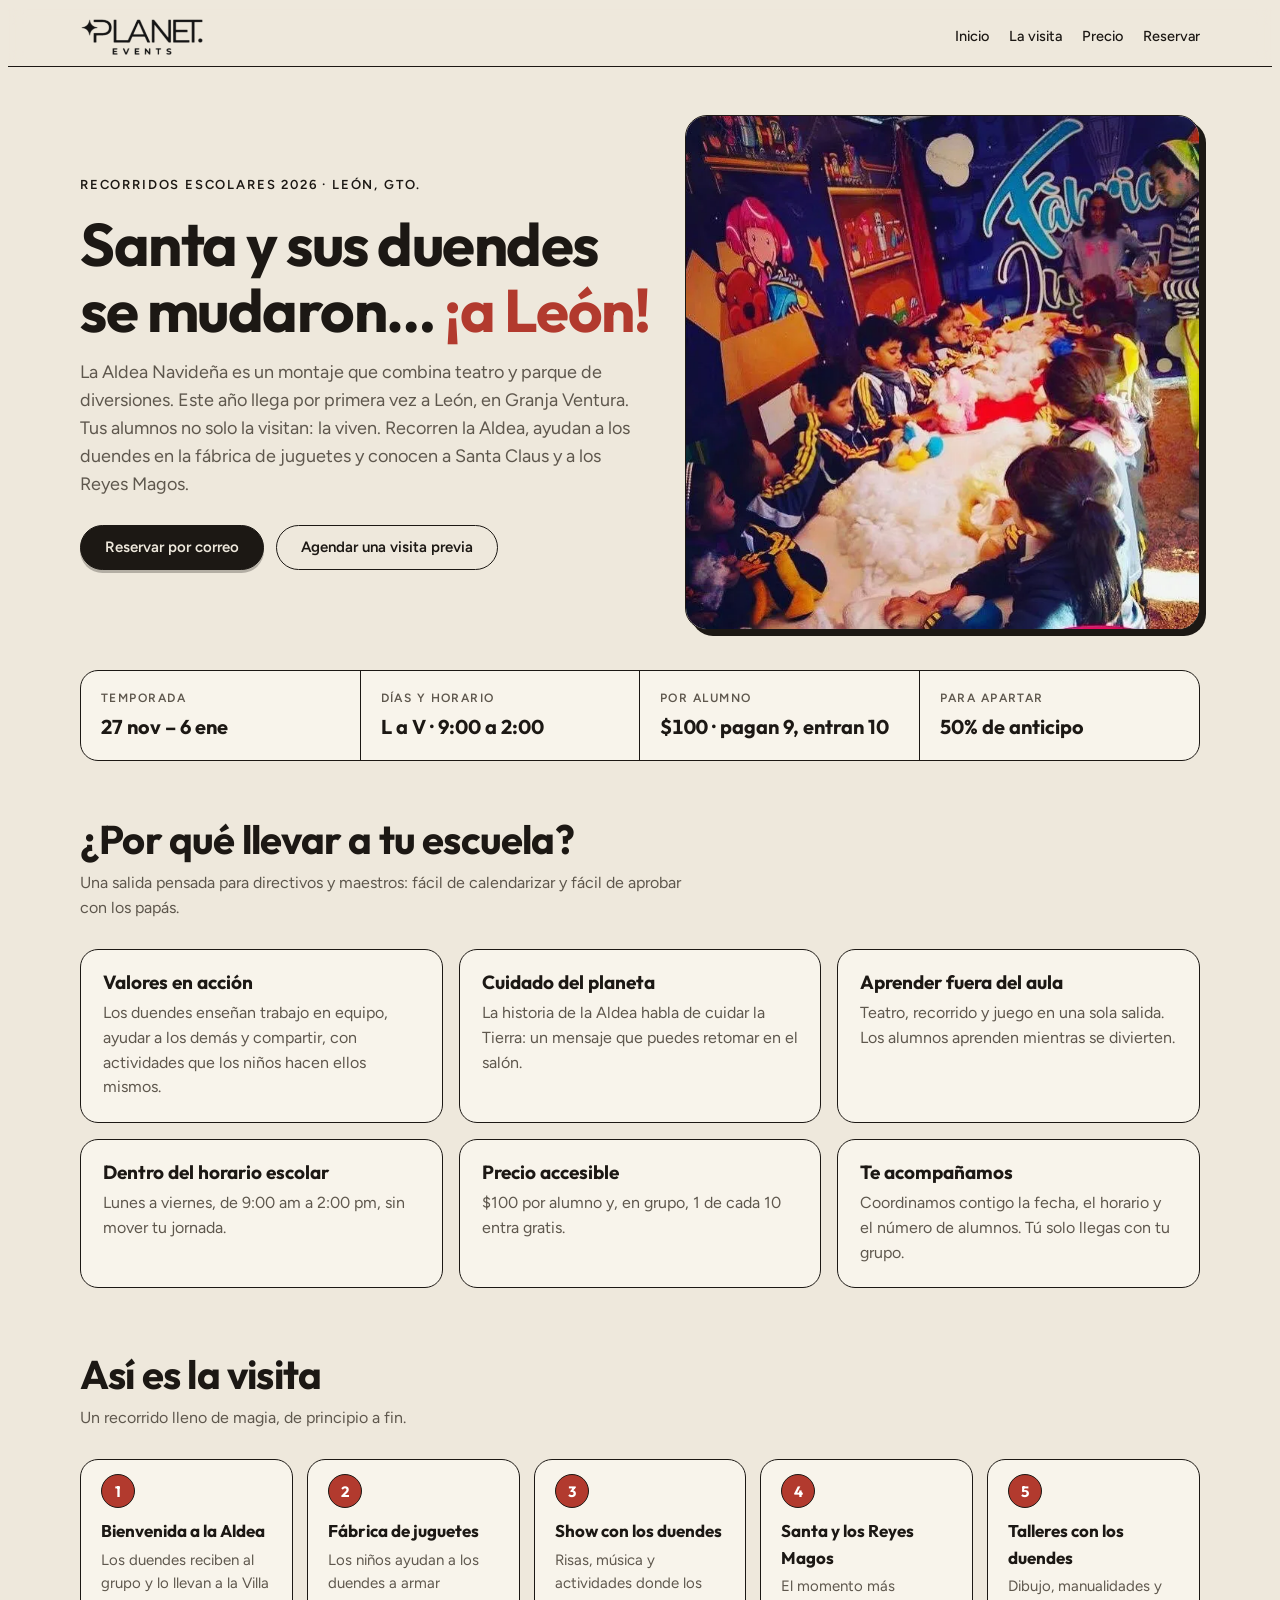
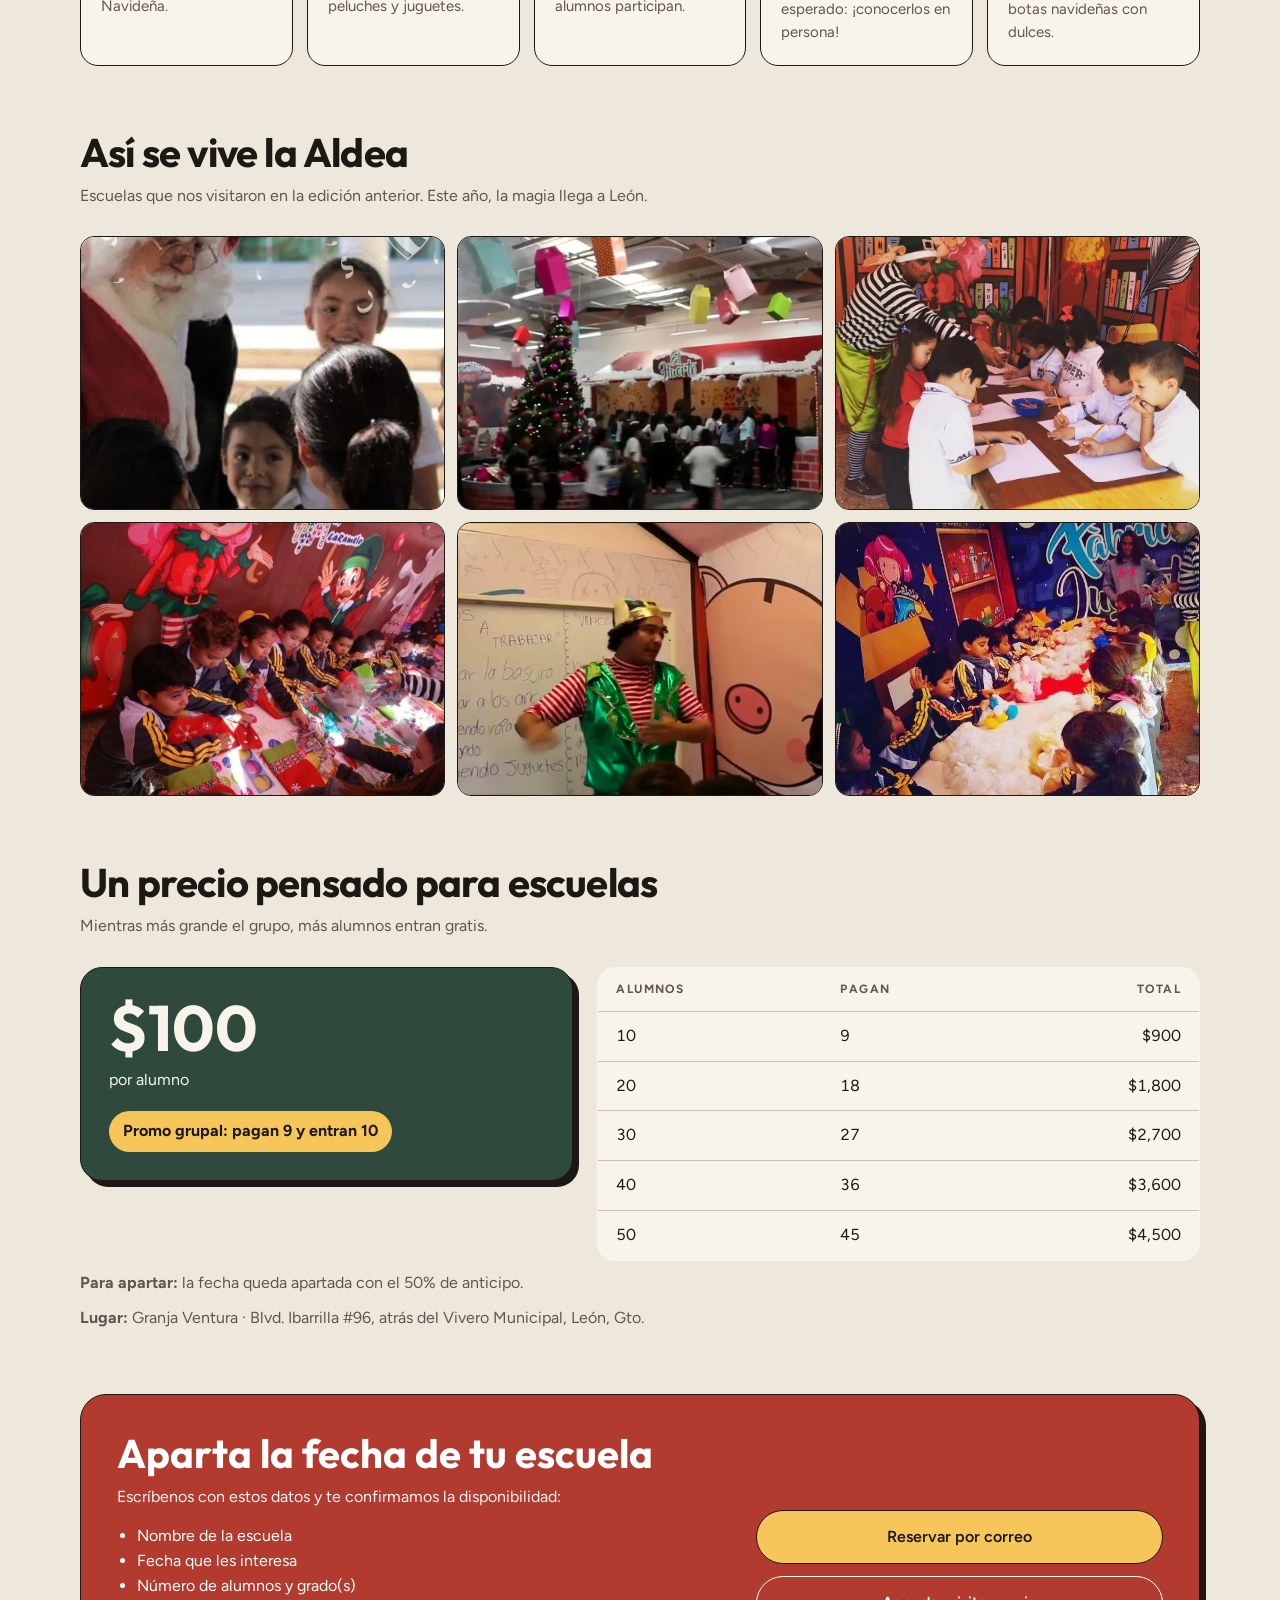
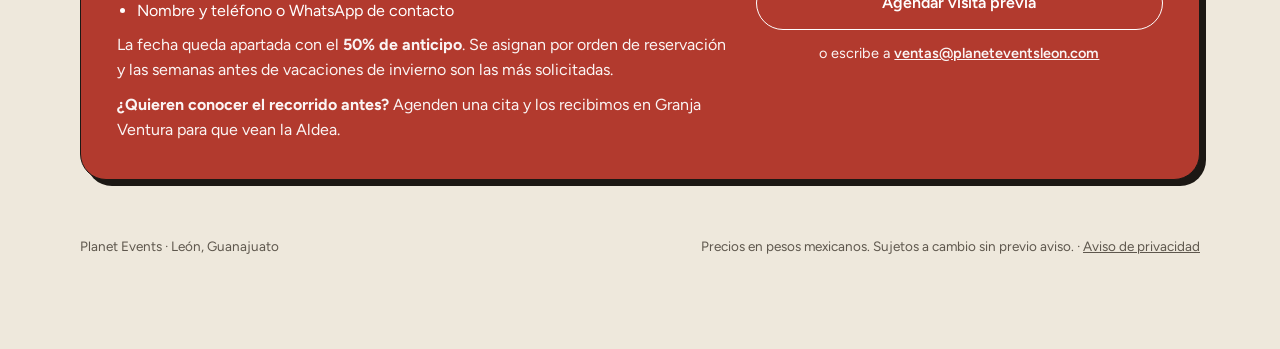
==== commit 508614b2: "Aldea Navideña: apartado con 50% de anticipo y botón para agendar visita previa Co-Authored-By: Clau" ====
--- a/aldea-navidena-recorridos/index.html
+++ b/aldea-navidena-recorridos/index.html
@@ -57,6 +57,7 @@
   .book p { margin-top: 10px; opacity: .95; }
   .book ul { margin: 14px 0 0; padding-left: 20px; }
   .book .btn { background: #F6C65B; color: var(--ink); border-color: var(--ink); width: 100%; font-size: 16px; padding: 18px 24px; }
+  .book .btn-alt { margin-top: 12px; background: transparent; color: #fff; border-color: #fff; }
   .book .mail { margin-top: 12px; font-size: 14.5px; text-align: center; }
   .book .mail a { color: #fff; font-weight: 600; }
   .where-box { margin-top: 10px; color: var(--muted); }
@@ -94,7 +95,7 @@
       <p class="lead">La Aldea Navideña es un montaje que combina teatro y parque de diversiones. Este año llega por primera vez a León, en Granja Ventura. Tus alumnos no solo la visitan: la viven. Recorren la Aldea, ayudan a los duendes en la fábrica de juguetes y conocen a Santa Claus y a los Reyes Magos.</p>
       <div class="cta">
         <a class="btn btn-main" href="mailto:ventas@planeteventsleon.com?subject=Reservaci%C3%B3n%20de%20recorrido%20escolar%20%E2%80%93%20Aldea%20Navide%C3%B1a&amp;body=Hola%2C%20queremos%20reservar%20un%20recorrido%20escolar%20en%20La%20Aldea%20Navide%C3%B1a.%0D%0A%0D%0AEscuela%3A%20%0D%0AFecha%20que%20nos%20interesa%3A%20%0D%0AN%C3%BAmero%20de%20alumnos%3A%20%0D%0AGrado%28s%29%3A%20%0D%0ANombre%20y%20tel%C3%A9fono%20o%20WhatsApp%20de%20contacto%3A%20%0D%0A">Reservar por correo</a>
-        <a class="btn btn-ghost" href="#visita">Ver cómo es la visita</a>
+        <a class="btn btn-ghost" href="mailto:ventas@planeteventsleon.com?subject=Agendar%20visita%20a%20Granja%20Ventura%20%E2%80%93%20Aldea%20Navide%C3%B1a&amp;body=Hola%2C%20nos%20gustar%C3%ADa%20agendar%20una%20cita%20para%20conocer%20el%20recorrido%20de%20La%20Aldea%20Navide%C3%B1a%20antes%20de%20reservar.%0D%0A%0D%0AEscuela%3A%20%0D%0AD%C3%ADa%20y%20hora%20en%20que%20nos%20gustar%C3%ADa%20ir%3A%20%0D%0AN%C3%BAmero%20aproximado%20de%20alumnos%3A%20%0D%0ANombre%20y%20tel%C3%A9fono%20o%20WhatsApp%20de%20contacto%3A%20%0D%0A">Agendar una visita previa</a>
       </div>
     </div>
     <figure><img src="/assets/aldea/fabrica.webp" alt="Alumnos armando peluches en la fábrica de juguetes de los duendes" width="683" height="683"></figure>
@@ -103,8 +104,8 @@
   <div class="facts-row">
     <div><small>Temporada</small><strong>27 nov – 6 ene</strong></div>
     <div><small>Días y horario</small><strong>L a V · 9:00 a 2:00</strong></div>
-    <div><small>Por alumno</small><strong class="num">$100</strong></div>
-    <div><small>Promo grupal</small><strong>Pagan 9, entran 10</strong></div>
+    <div><small>Por alumno</small><strong><span class="num">$100</span> · pagan 9, entran 10</strong></div>
+    <div><small>Para apartar</small><strong>50% de anticipo</strong></div>
   </div>
 
   <section class="al-sec" aria-labelledby="t-why">
@@ -161,6 +162,7 @@
         </tbody>
       </table>
     </div>
+    <p class="where-box"><b>Para apartar:</b> la fecha queda apartada con el 50% de anticipo.</p>
     <p class="where-box"><b>Lugar:</b> Granja Ventura · Blvd. Ibarrilla #96, atrás del Vivero Municipal, León, Gto.</p>
   </section>
 
@@ -174,10 +176,12 @@
         <li>Número de alumnos y grado(s)</li>
         <li>Nombre y teléfono o WhatsApp de contacto</li>
       </ul>
-      <p>Las fechas se asignan por orden de reservación. Las semanas antes de vacaciones de invierno son las más solicitadas.</p>
+      <p>La fecha queda apartada con el <b>50% de anticipo</b>. Se asignan por orden de reservación y las semanas antes de vacaciones de invierno son las más solicitadas.</p>
+      <p><b>¿Quieren conocer el recorrido antes?</b> Agenden una cita y los recibimos en Granja Ventura para que vean la Aldea.</p>
     </div>
     <div>
       <a class="btn" href="mailto:ventas@planeteventsleon.com?subject=Reservaci%C3%B3n%20de%20recorrido%20escolar%20%E2%80%93%20Aldea%20Navide%C3%B1a&amp;body=Hola%2C%20queremos%20reservar%20un%20recorrido%20escolar%20en%20La%20Aldea%20Navide%C3%B1a.%0D%0A%0D%0AEscuela%3A%20%0D%0AFecha%20que%20nos%20interesa%3A%20%0D%0AN%C3%BAmero%20de%20alumnos%3A%20%0D%0AGrado%28s%29%3A%20%0D%0ANombre%20y%20tel%C3%A9fono%20o%20WhatsApp%20de%20contacto%3A%20%0D%0A">Reservar por correo</a>
+      <a class="btn btn-alt" href="mailto:ventas@planeteventsleon.com?subject=Agendar%20visita%20a%20Granja%20Ventura%20%E2%80%93%20Aldea%20Navide%C3%B1a&amp;body=Hola%2C%20nos%20gustar%C3%ADa%20agendar%20una%20cita%20para%20conocer%20el%20recorrido%20de%20La%20Aldea%20Navide%C3%B1a%20antes%20de%20reservar.%0D%0A%0D%0AEscuela%3A%20%0D%0AD%C3%ADa%20y%20hora%20en%20que%20nos%20gustar%C3%ADa%20ir%3A%20%0D%0AN%C3%BAmero%20aproximado%20de%20alumnos%3A%20%0D%0ANombre%20y%20tel%C3%A9fono%20o%20WhatsApp%20de%20contacto%3A%20%0D%0A">Agendar visita previa</a>
       <p class="mail">o escribe a <a href="mailto:ventas@planeteventsleon.com">ventas@planeteventsleon.com</a></p>
     </div>
   </section>
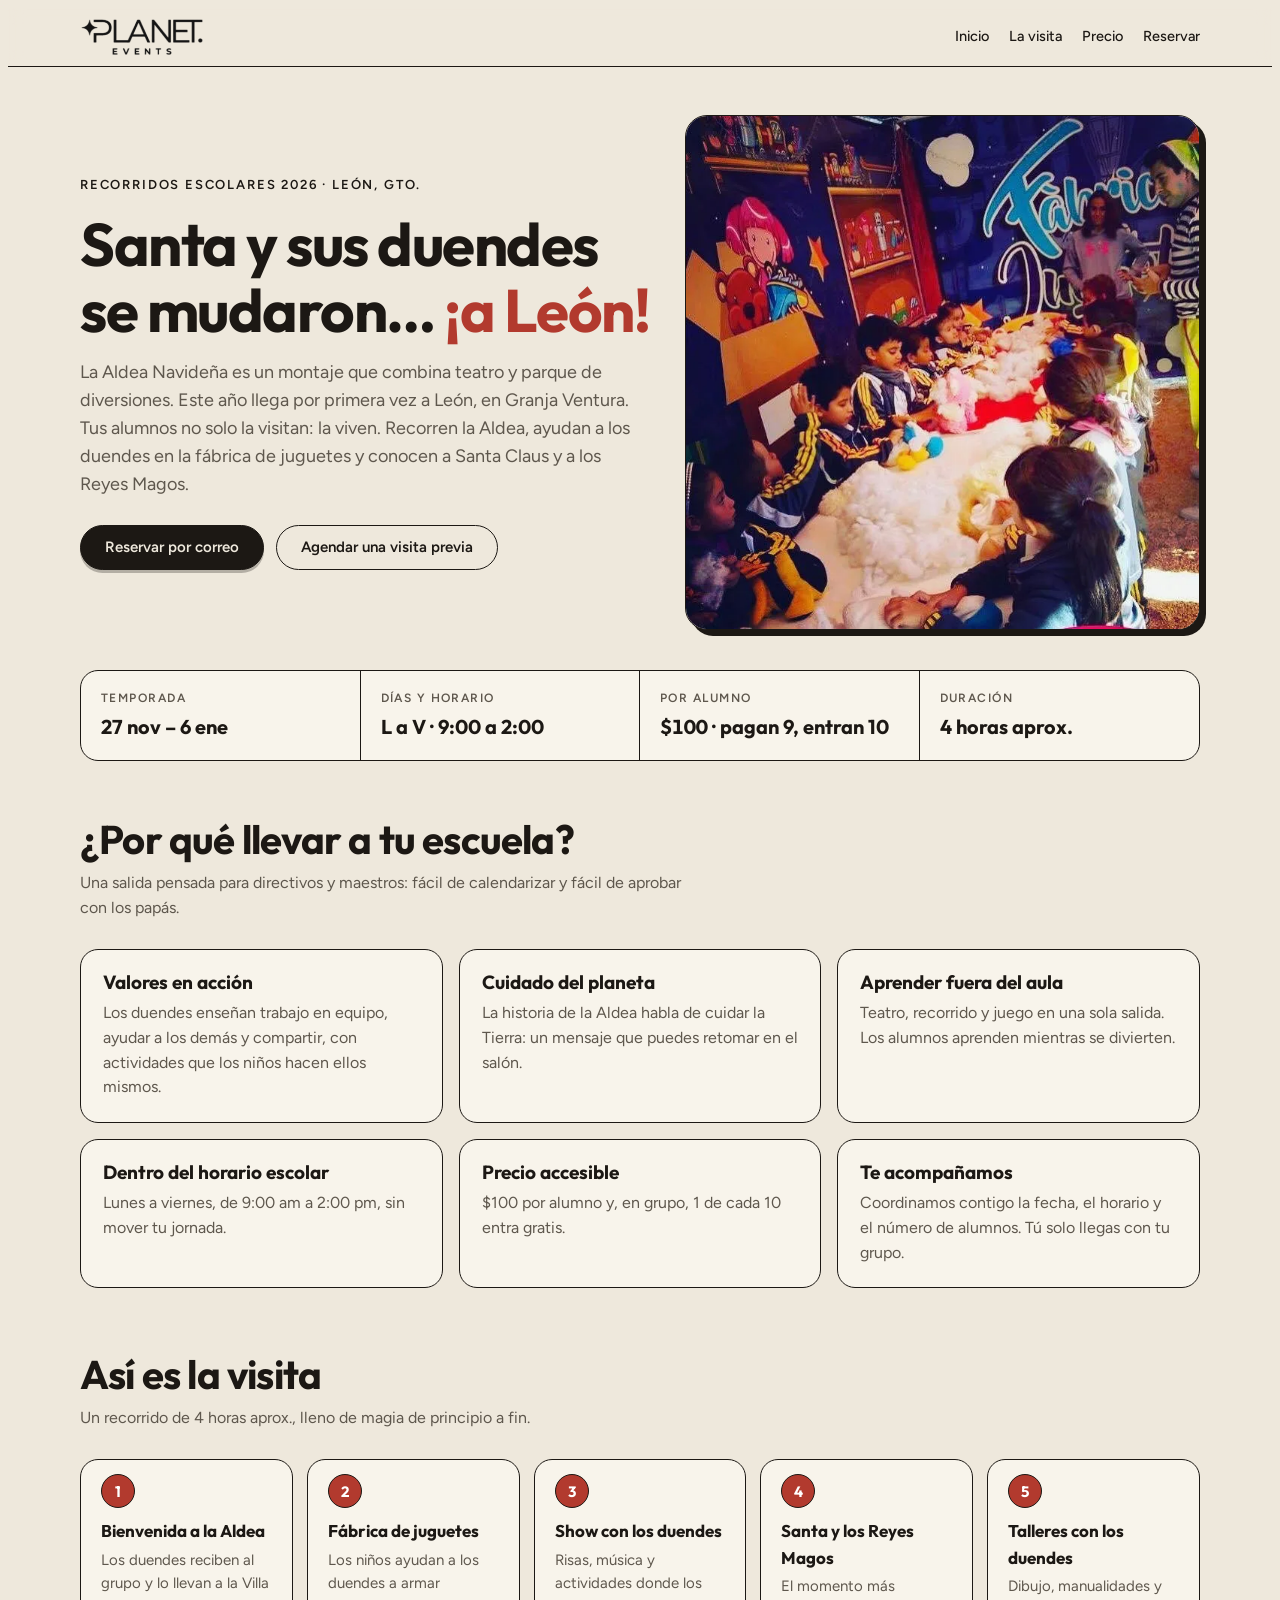
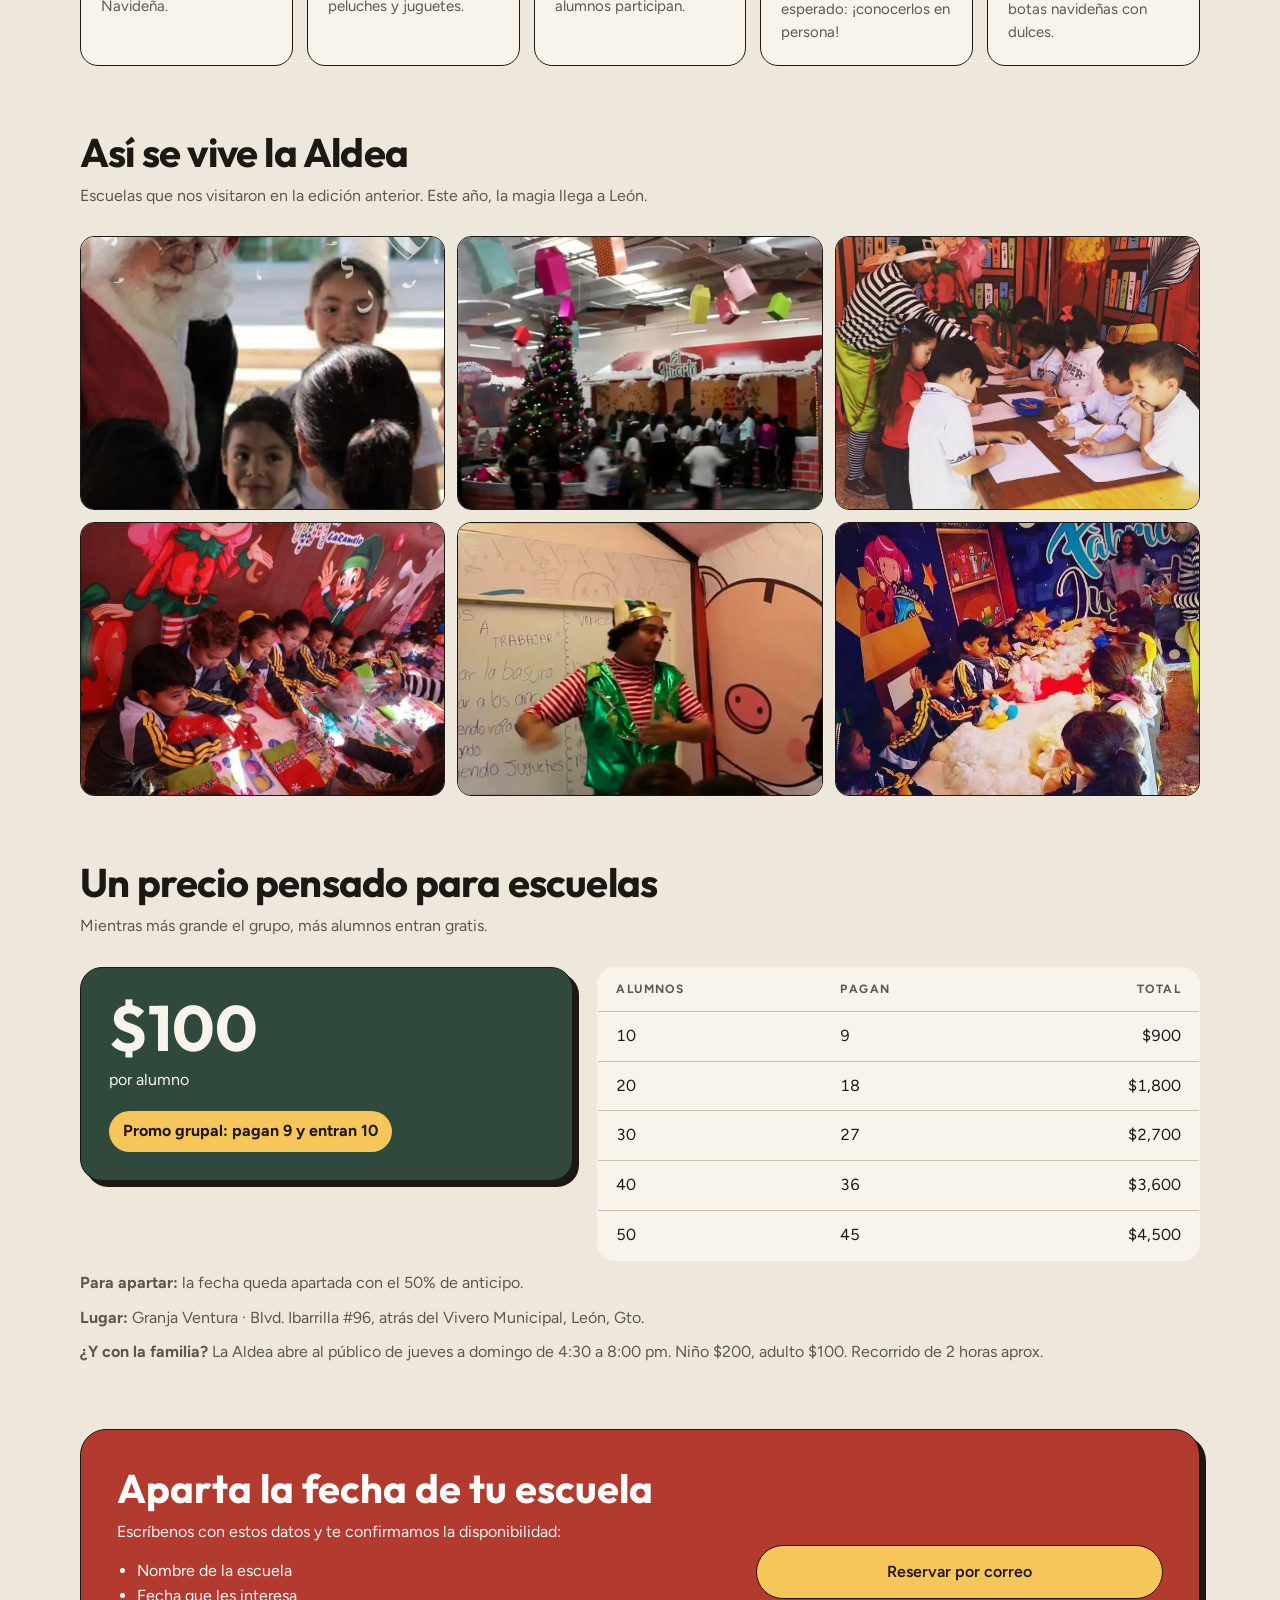
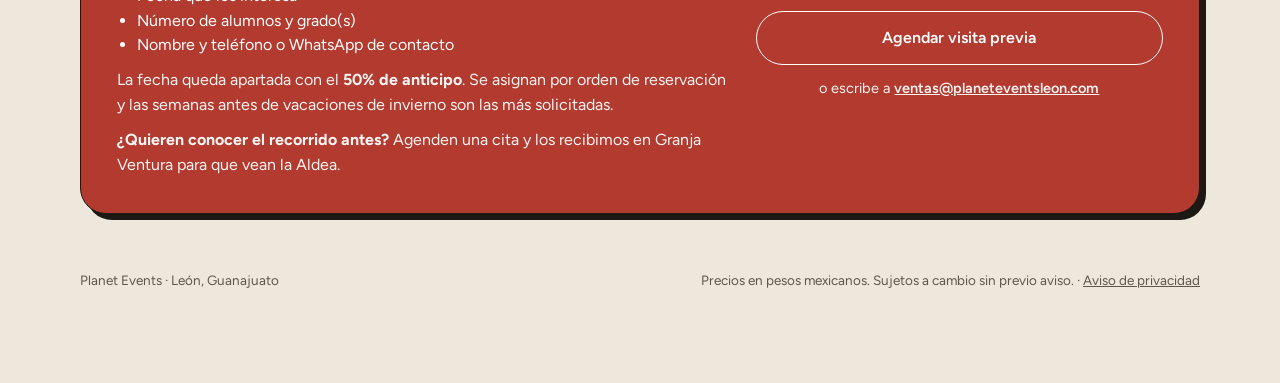
==== commit 9b722d29: "Aldea Navideña: horario y precios para público en general (jue a dom 4:30 a 8 pm, niño $200, adulto " ====
--- a/aldea-navidena-recorridos/index.html
+++ b/aldea-navidena-recorridos/index.html
@@ -4,7 +4,7 @@
 <meta charset="utf-8">
 <meta name="viewport" content="width=device-width, initial-scale=1">
 <title>La Aldea Navideña | Recorridos escolares en León · Planet Events</title>
-<meta name="description" content="Recorridos escolares a La Aldea Navideña en Granja Ventura, León, Gto. Del 27 de noviembre al 6 de enero, lunes a viernes de 9:00 a 2:00. $100 por alumno, en grupo pagan 9 y entran 10.">
+<meta name="description" content="Recorridos escolares a La Aldea Navideña en Granja Ventura, León, Gto. Del 27 de noviembre al 6 de enero, lunes a viernes de 9:00 a 2:00. Recorrido de 4 horas aprox. $100 por alumno, en grupo pagan 9 y entran 10.">
 <link rel="canonical" href="https://planeteventsleon.com/aldea-navidena-recorridos/">
 <link rel="icon" href="/assets/logos/gv-icon.jpg">
 <meta property="og:type" content="website">
@@ -105,7 +105,7 @@
     <div><small>Temporada</small><strong>27 nov – 6 ene</strong></div>
     <div><small>Días y horario</small><strong>L a V · 9:00 a 2:00</strong></div>
     <div><small>Por alumno</small><strong><span class="num">$100</span> · pagan 9, entran 10</strong></div>
-    <div><small>Para apartar</small><strong>50% de anticipo</strong></div>
+    <div><small>Duración</small><strong>4 horas aprox.</strong></div>
   </div>
 
   <section class="al-sec" aria-labelledby="t-why">
@@ -121,7 +121,7 @@
   </section>
 
   <section class="al-sec" id="visita" aria-labelledby="t-vis">
-    <div class="sec-head"><h2 id="t-vis">Así es la visita</h2><p>Un recorrido lleno de magia, de principio a fin.</p></div>
+    <div class="sec-head"><h2 id="t-vis">Así es la visita</h2><p>Un recorrido de 4 horas aprox., lleno de magia de principio a fin.</p></div>
     <ol class="steps">
       <li><b>Bienvenida a la Aldea</b><span>Los duendes reciben al grupo y lo llevan a la Villa Navideña.</span></li>
       <li><b>Fábrica de juguetes</b><span>Los niños ayudan a los duendes a armar peluches y juguetes.</span></li>
@@ -164,6 +164,7 @@
     </div>
     <p class="where-box"><b>Para apartar:</b> la fecha queda apartada con el 50% de anticipo.</p>
     <p class="where-box"><b>Lugar:</b> Granja Ventura · Blvd. Ibarrilla #96, atrás del Vivero Municipal, León, Gto.</p>
+    <p class="where-box"><b>¿Y con la familia?</b> La Aldea abre al público de jueves a domingo de 4:30 a 8:00 pm. Niño $200, adulto $100. Recorrido de 2 horas aprox.</p>
   </section>
 
   <section class="book" id="reservar" aria-labelledby="t-book">
@@ -191,5 +192,6 @@
   <span>Planet Events · León, Guanajuato</span>
   <span>Precios en pesos mexicanos. Sujetos a cambio sin previo aviso. · <a href="/aviso-de-privacidad/" style="color:inherit">Aviso de privacidad</a></span>
 </footer>
+<script src="/assets/medicion.js?v=20261108"></script>
 </body>
 </html>
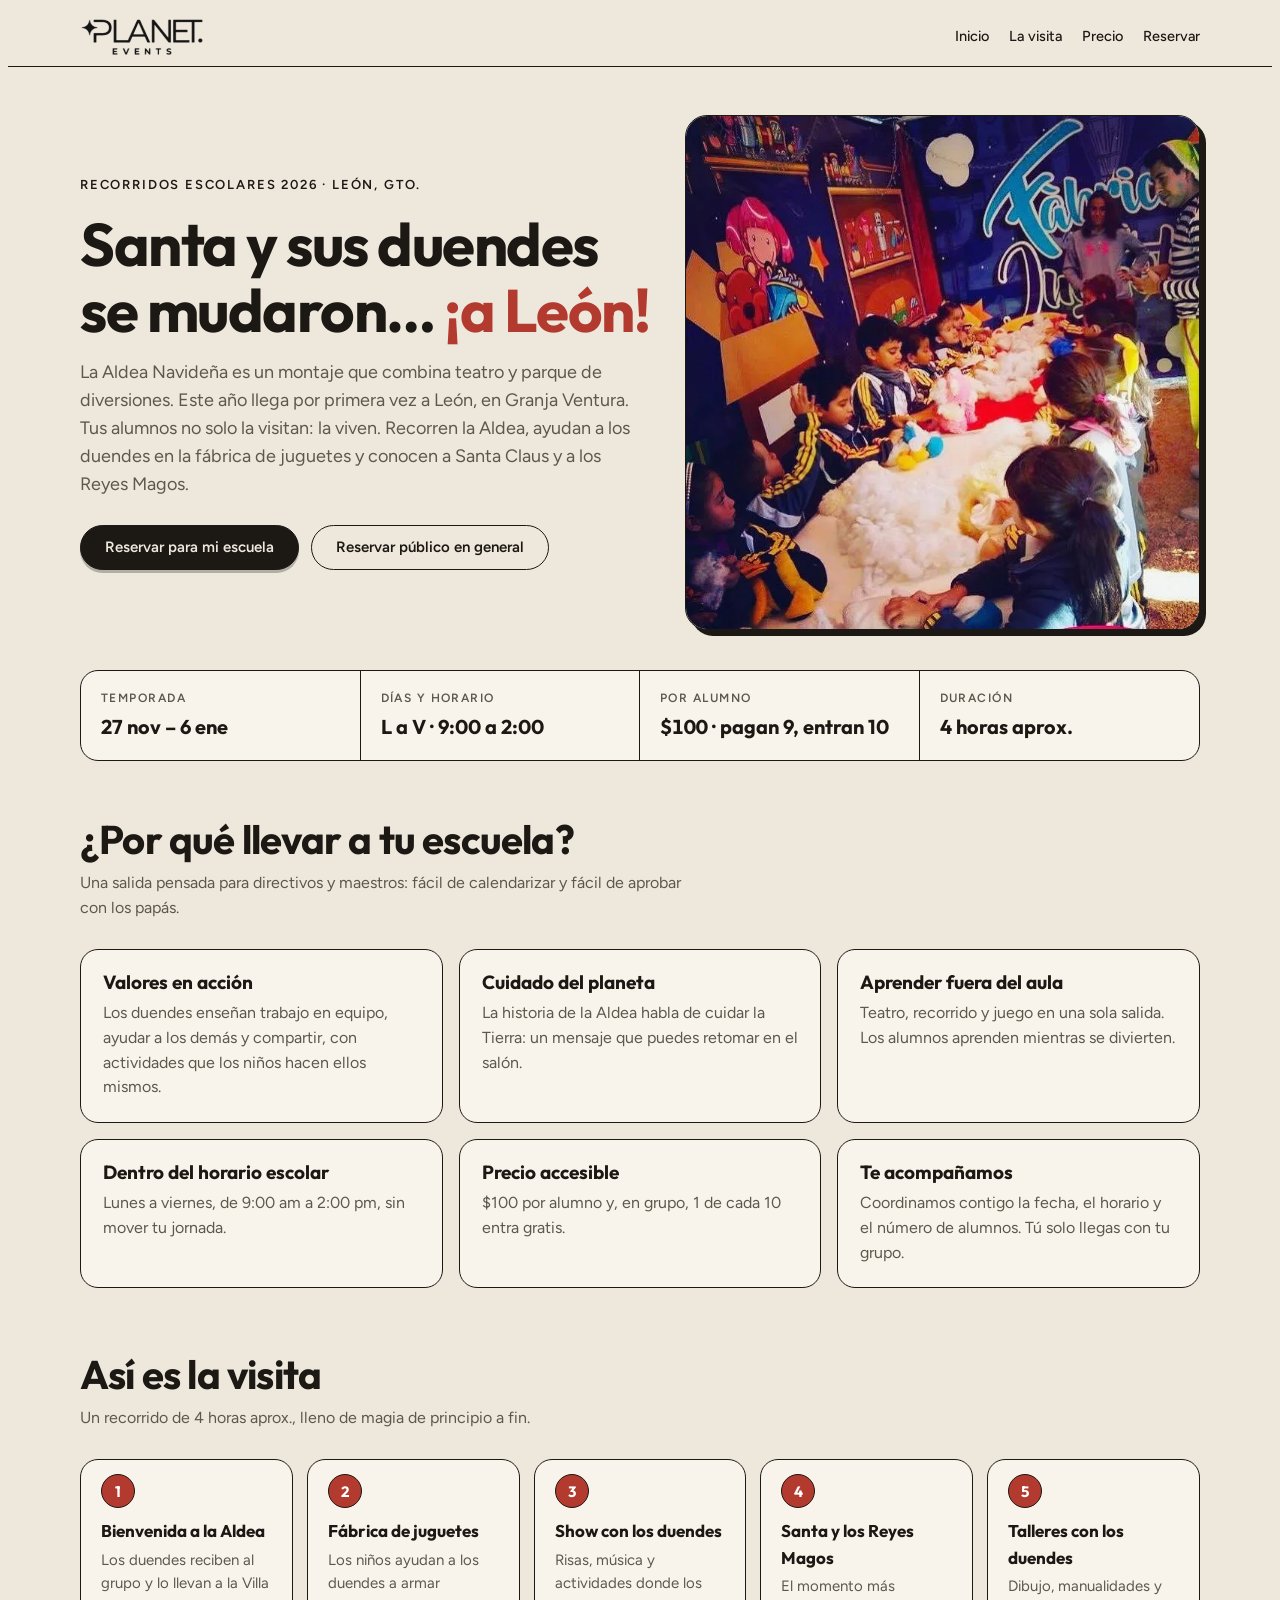
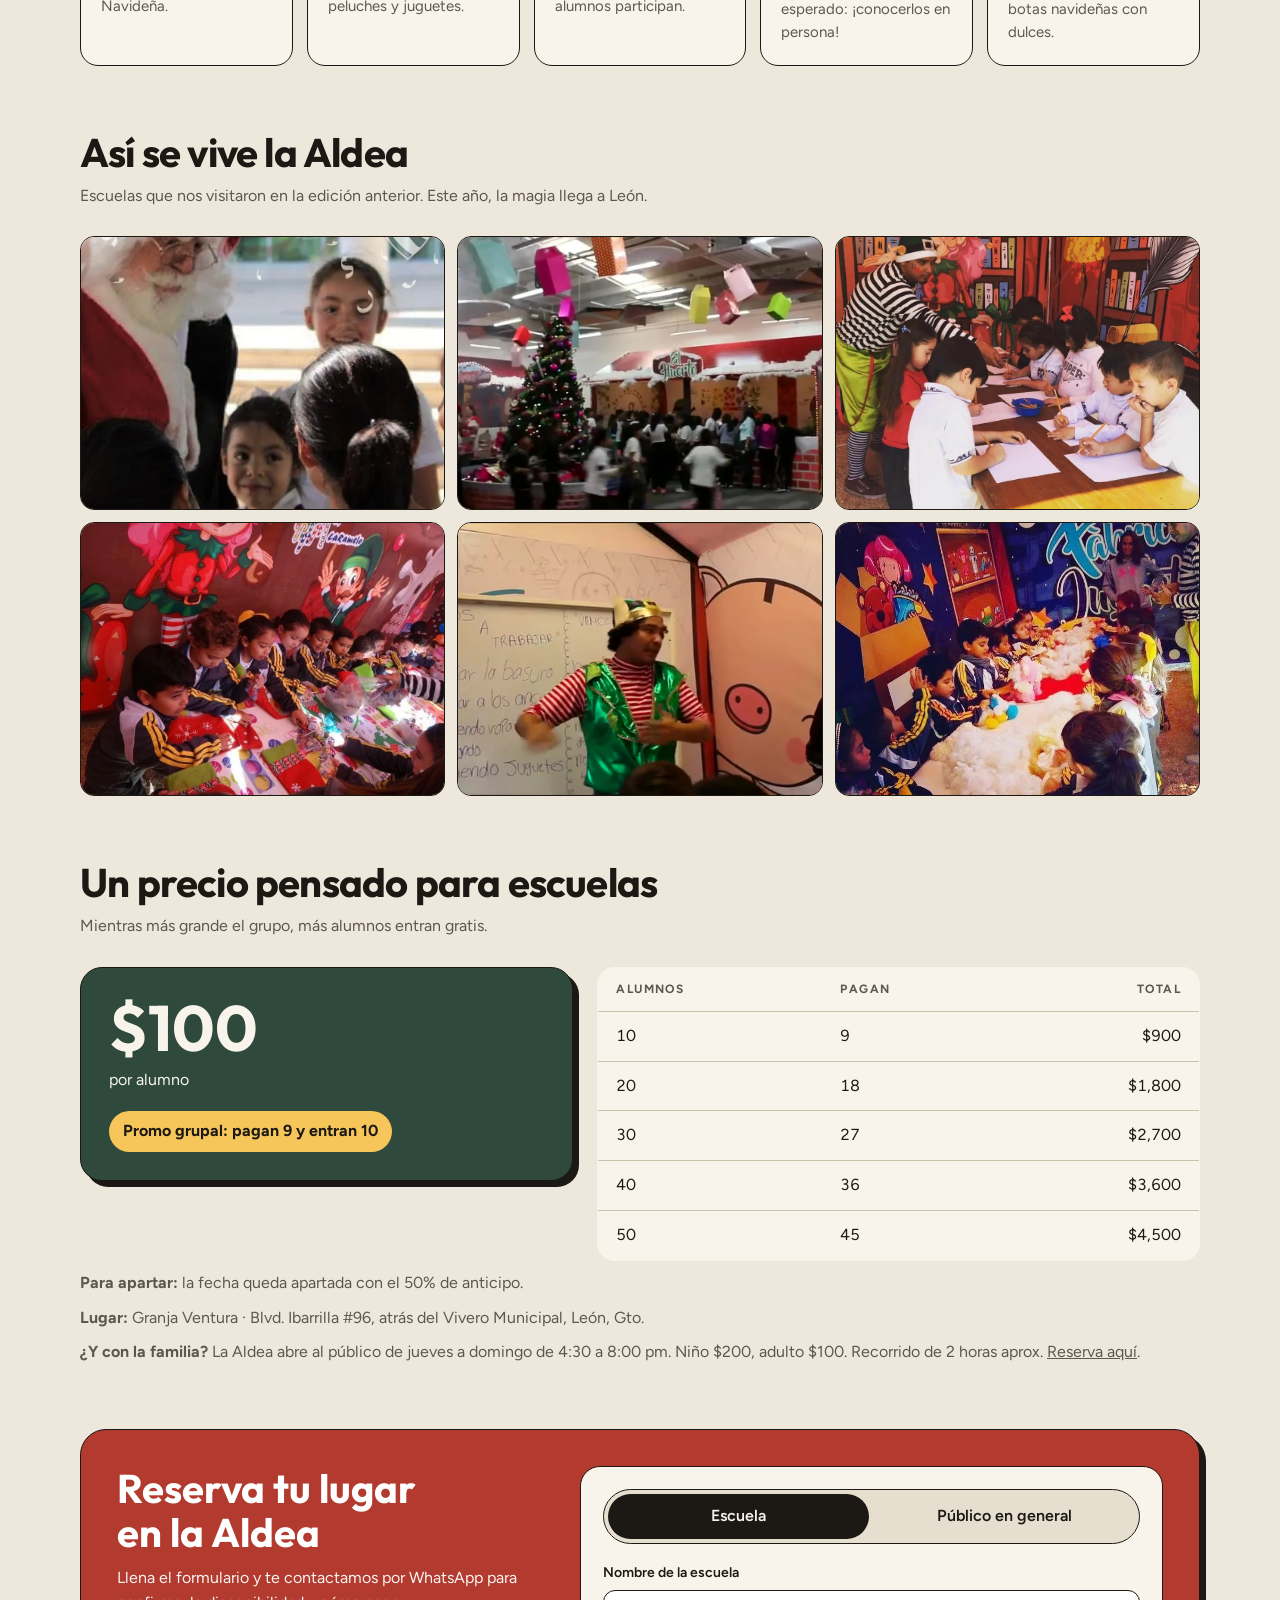
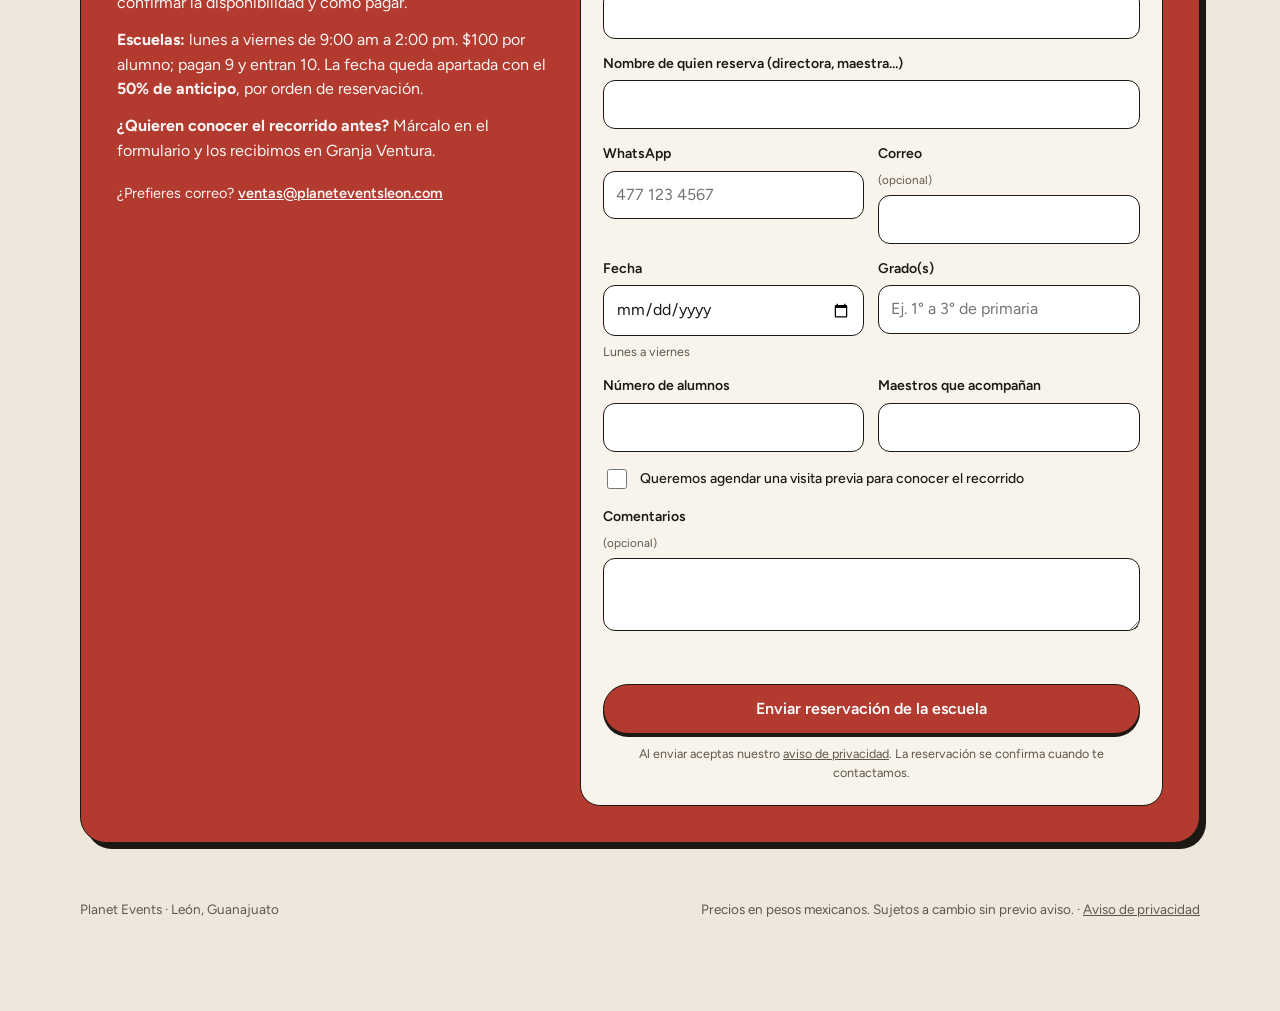
==== commit a9f78aed: "Aldea Navideña: formulario de reservación (escuelas y público en general) conectado al CRM Co-Author" ====
--- a/aldea-navidena-recorridos/index.html
+++ b/aldea-navidena-recorridos/index.html
@@ -3,7 +3,7 @@
 <head>
 <meta charset="utf-8">
 <meta name="viewport" content="width=device-width, initial-scale=1">
-<title>La Aldea Navideña | Recorridos escolares en León · Planet Events</title>
+<title>La Aldea Navideña | Recorridos escolares y público en general en León · Planet Events</title>
 <meta name="description" content="Recorridos escolares a La Aldea Navideña en Granja Ventura, León, Gto. Del 27 de noviembre al 6 de enero, lunes a viernes de 9:00 a 2:00. Recorrido de 4 horas aprox. $100 por alumno, en grupo pagan 9 y entran 10.">
 <link rel="canonical" href="https://planeteventsleon.com/aldea-navidena-recorridos/">
 <link rel="icon" href="/assets/logos/gv-icon.jpg">
@@ -52,14 +52,43 @@
   th { font-size: 12px; letter-spacing: .12em; text-transform: uppercase; color: var(--muted); }
   td:last-child, th:last-child { text-align: right; }
   tr:last-child td { border-bottom: 0; }
-  .book { margin-block: 56px 24px; display: grid; grid-template-columns: 1.2fr .8fr; gap: 28px; align-items: center; background: var(--xmas); color: #fff; border: 1.5px solid var(--ink); border-radius: 26px; padding: 36px; box-shadow: 6px 6px 0 var(--ink); }
+  .book { margin-block: 56px 24px; display: grid; grid-template-columns: .85fr 1.15fr; gap: 32px; align-items: start; background: var(--xmas); color: #fff; border: 1.5px solid var(--ink); border-radius: 26px; padding: 36px; box-shadow: 6px 6px 0 var(--ink); scroll-margin-top: 80px; }
   .book h2 { font-size: clamp(28px, 4vw, 40px); font-weight: 700; }
-  .book p { margin-top: 10px; opacity: .95; }
-  .book ul { margin: 14px 0 0; padding-left: 20px; }
-  .book .btn { background: #F6C65B; color: var(--ink); border-color: var(--ink); width: 100%; font-size: 16px; padding: 18px 24px; }
-  .book .btn-alt { margin-top: 12px; background: transparent; color: #fff; border-color: #fff; }
-  .book .mail { margin-top: 12px; font-size: 14.5px; text-align: center; }
+  .book-info p { margin-top: 12px; opacity: .95; }
+  .book .mail { margin-top: 18px; font-size: 14.5px; }
   .book .mail a { color: #fff; font-weight: 600; }
+  .rf, .rf-ok { background: var(--paper); color: var(--ink); border: 1.5px solid var(--ink); border-radius: 20px; padding: 22px; }
+  .seg { display: grid; grid-template-columns: 1fr 1fr; gap: 4px; padding: 4px; background: var(--band); border: 1.5px solid var(--ink); border-radius: 999px; }
+  .seg button { border: 0; background: transparent; border-radius: 999px; padding: 10px 12px; font-weight: 600; cursor: pointer; transition: background-color .18s ease-out, color .18s ease-out; }
+  .seg button[aria-selected="true"] { background: var(--ink); color: var(--paper); }
+  .seg button:active { transform: scale(.97); }
+  .rf-grid { margin-top: 18px; display: grid; grid-template-columns: 1fr 1fr; gap: 14px 14px; }
+  .rf-grid .full { grid-column: 1 / -1; }
+  .rf label { display: flex; flex-direction: column; gap: 6px; font-size: 14px; font-weight: 600; }
+  .rf label small { font-weight: 400; color: var(--muted); }
+  .rf input, .rf select, .rf textarea { font: inherit; font-weight: 400; font-size: 16px; color: var(--ink); background: #fff; border: 1.5px solid var(--ink); border-radius: 12px; padding: 11px 12px; width: 100%; min-height: 46px; transition: box-shadow .15s ease-out; }
+  .rf textarea { resize: vertical; min-height: 64px; }
+  .rf input:focus, .rf select:focus, .rf textarea:focus { outline: none; box-shadow: 0 0 0 3px #F6C65B; }
+  .rf [aria-invalid="true"] { border-color: var(--xmas); box-shadow: 0 0 0 3px rgba(178, 58, 46, .18); }
+  .rf .chk { flex-direction: row; align-items: center; gap: 10px; font-weight: 500; }
+  .rf .chk input { width: 20px; min-height: 20px; height: 20px; accent-color: var(--xmas); flex: none; }
+  .rf .hint { font-weight: 400; color: var(--muted); font-size: 12.5px; }
+  .rf .hp { position: absolute; left: -9999px; width: 1px; height: 1px; overflow: hidden; }
+  .rf .est { margin-top: 16px; font-size: 15px; min-height: 1.5em; font-variant-numeric: tabular-nums; }
+  .rf .err { margin-top: 10px; color: var(--xmas); font-weight: 600; font-size: 14.5px; }
+  .rf-send { margin-top: 14px; width: 100%; background: var(--xmas); color: #fff; border-color: var(--ink); font-size: 16px; padding: 16px 24px; box-shadow: 0 3px 0 var(--ink); transition: transform .12s ease-out, opacity .15s ease-out; }
+  .rf-send:active { transform: translateY(2px) scale(.99); box-shadow: 0 1px 0 var(--ink); }
+  .rf-send[disabled] { opacity: .65; cursor: progress; }
+  .rf .fine { margin-top: 10px; font-size: 12.5px; color: var(--muted); text-align: center; }
+  .rf-ok { text-align: center; padding-block: 36px; animation: okin .32s cubic-bezier(.23, 1, .32, 1); }
+  .rf-ok h3 { font-size: 24px; margin-top: 12px; }
+  .rf-ok p { margin-top: 8px; color: var(--muted); }
+  .rf-ok .ok-ico { display: inline-grid; place-items: center; width: 56px; height: 56px; border-radius: 50%; background: var(--pine); color: #fff; font-size: 28px; font-weight: 700; }
+  .rf-ok .ok-wa { margin-top: 18px; background: var(--ink); color: var(--paper); }
+  .rf-ok .ok-otra { display: block; margin: 14px auto 0; background: none; border: 0; text-decoration: underline; cursor: pointer; color: var(--muted); }
+  @keyframes okin { from { opacity: 0; transform: translateY(6px) scale(.98); } to { opacity: 1; transform: none; } }
+  @media (prefers-reduced-motion: reduce) { .rf-ok { animation: none; } }
+  [hidden] { display: none !important; }
   .where-box { margin-top: 10px; color: var(--muted); }
   @media (max-width: 860px) {
     .al-hero, .price, .book { grid-template-columns: 1fr; }
@@ -70,7 +99,9 @@
     .why { grid-template-columns: 1fr; }
     .steps { grid-template-columns: 1fr; }
     .gal { grid-template-columns: 1fr 1fr; }
-    .book { padding: 26px; }
+    .book { padding: 20px; }
+    .rf { padding: 16px; }
+    .rf-grid { grid-template-columns: 1fr; }
   }
 </style>
 </head>
@@ -94,8 +125,8 @@
       <h1>Santa y sus duendes se mudaron… <em>¡a León!</em></h1>
       <p class="lead">La Aldea Navideña es un montaje que combina teatro y parque de diversiones. Este año llega por primera vez a León, en Granja Ventura. Tus alumnos no solo la visitan: la viven. Recorren la Aldea, ayudan a los duendes en la fábrica de juguetes y conocen a Santa Claus y a los Reyes Magos.</p>
       <div class="cta">
-        <a class="btn btn-main" href="mailto:ventas@planeteventsleon.com?subject=Reservaci%C3%B3n%20de%20recorrido%20escolar%20%E2%80%93%20Aldea%20Navide%C3%B1a&amp;body=Hola%2C%20queremos%20reservar%20un%20recorrido%20escolar%20en%20La%20Aldea%20Navide%C3%B1a.%0D%0A%0D%0AEscuela%3A%20%0D%0AFecha%20que%20nos%20interesa%3A%20%0D%0AN%C3%BAmero%20de%20alumnos%3A%20%0D%0AGrado%28s%29%3A%20%0D%0ANombre%20y%20tel%C3%A9fono%20o%20WhatsApp%20de%20contacto%3A%20%0D%0A">Reservar por correo</a>
-        <a class="btn btn-ghost" href="mailto:ventas@planeteventsleon.com?subject=Agendar%20visita%20a%20Granja%20Ventura%20%E2%80%93%20Aldea%20Navide%C3%B1a&amp;body=Hola%2C%20nos%20gustar%C3%ADa%20agendar%20una%20cita%20para%20conocer%20el%20recorrido%20de%20La%20Aldea%20Navide%C3%B1a%20antes%20de%20reservar.%0D%0A%0D%0AEscuela%3A%20%0D%0AD%C3%ADa%20y%20hora%20en%20que%20nos%20gustar%C3%ADa%20ir%3A%20%0D%0AN%C3%BAmero%20aproximado%20de%20alumnos%3A%20%0D%0ANombre%20y%20tel%C3%A9fono%20o%20WhatsApp%20de%20contacto%3A%20%0D%0A">Agendar una visita previa</a>
+        <a class="btn btn-main" href="#reservar" data-ir="escuela">Reservar para mi escuela</a>
+        <a class="btn btn-ghost" href="#reservar" data-ir="publico">Reservar público en general</a>
       </div>
     </div>
     <figure><img src="/assets/aldea/fabrica.webp" alt="Alumnos armando peluches en la fábrica de juguetes de los duendes" width="683" height="683"></figure>
@@ -164,26 +195,82 @@
     </div>
     <p class="where-box"><b>Para apartar:</b> la fecha queda apartada con el 50% de anticipo.</p>
     <p class="where-box"><b>Lugar:</b> Granja Ventura · Blvd. Ibarrilla #96, atrás del Vivero Municipal, León, Gto.</p>
-    <p class="where-box"><b>¿Y con la familia?</b> La Aldea abre al público de jueves a domingo de 4:30 a 8:00 pm. Niño $200, adulto $100. Recorrido de 2 horas aprox.</p>
+    <p class="where-box"><b>¿Y con la familia?</b> La Aldea abre al público de jueves a domingo de 4:30 a 8:00 pm. Niño $200, adulto $100. Recorrido de 2 horas aprox. <a href="#reservar" data-ir="publico">Reserva aquí</a>.</p>
   </section>
 
   <section class="book" id="reservar" aria-labelledby="t-book">
-    <div>
-      <h2 id="t-book">Aparta la fecha de tu escuela</h2>
-      <p>Escríbenos con estos datos y te confirmamos la disponibilidad:</p>
-      <ul>
-        <li>Nombre de la escuela</li>
-        <li>Fecha que les interesa</li>
-        <li>Número de alumnos y grado(s)</li>
-        <li>Nombre y teléfono o WhatsApp de contacto</li>
-      </ul>
-      <p>La fecha queda apartada con el <b>50% de anticipo</b>. Se asignan por orden de reservación y las semanas antes de vacaciones de invierno son las más solicitadas.</p>
-      <p><b>¿Quieren conocer el recorrido antes?</b> Agenden una cita y los recibimos en Granja Ventura para que vean la Aldea.</p>
-    </div>
-    <div>
-      <a class="btn" href="mailto:ventas@planeteventsleon.com?subject=Reservaci%C3%B3n%20de%20recorrido%20escolar%20%E2%80%93%20Aldea%20Navide%C3%B1a&amp;body=Hola%2C%20queremos%20reservar%20un%20recorrido%20escolar%20en%20La%20Aldea%20Navide%C3%B1a.%0D%0A%0D%0AEscuela%3A%20%0D%0AFecha%20que%20nos%20interesa%3A%20%0D%0AN%C3%BAmero%20de%20alumnos%3A%20%0D%0AGrado%28s%29%3A%20%0D%0ANombre%20y%20tel%C3%A9fono%20o%20WhatsApp%20de%20contacto%3A%20%0D%0A">Reservar por correo</a>
-      <a class="btn btn-alt" href="mailto:ventas@planeteventsleon.com?subject=Agendar%20visita%20a%20Granja%20Ventura%20%E2%80%93%20Aldea%20Navide%C3%B1a&amp;body=Hola%2C%20nos%20gustar%C3%ADa%20agendar%20una%20cita%20para%20conocer%20el%20recorrido%20de%20La%20Aldea%20Navide%C3%B1a%20antes%20de%20reservar.%0D%0A%0D%0AEscuela%3A%20%0D%0AD%C3%ADa%20y%20hora%20en%20que%20nos%20gustar%C3%ADa%20ir%3A%20%0D%0AN%C3%BAmero%20aproximado%20de%20alumnos%3A%20%0D%0ANombre%20y%20tel%C3%A9fono%20o%20WhatsApp%20de%20contacto%3A%20%0D%0A">Agendar visita previa</a>
-      <p class="mail">o escribe a <a href="mailto:ventas@planeteventsleon.com">ventas@planeteventsleon.com</a></p>
+    <div class="book-info">
+      <h2 id="t-book">Reserva tu lugar en la Aldea</h2>
+      <p>Llena el formulario y te contactamos por WhatsApp para confirmar la disponibilidad y cómo pagar.</p>
+      <div class="book-opt" data-solo="escuela">
+        <p><b>Escuelas:</b> lunes a viernes de 9:00 am a 2:00 pm. $100 por alumno; pagan 9 y entran 10. La fecha queda apartada con el <b>50% de anticipo</b>, por orden de reservación.</p>
+        <p><b>¿Quieren conocer el recorrido antes?</b> Márcalo en el formulario y los recibimos en Granja Ventura.</p>
+      </div>
+      <div class="book-opt" data-solo="publico" hidden>
+        <p><b>Público en general:</b> jueves a domingo de 4:30 a 8:00 pm. Niño $200, adulto $100. Recorrido de 2 horas aprox.</p>
+        <p class="pre-txt" hidden><b>Preventa:</b> $100 por persona hasta el 27 de noviembre.</p>
+      </div>
+      <p class="mail">¿Prefieres correo? <a href="mailto:ventas@planeteventsleon.com">ventas@planeteventsleon.com</a></p>
+    </div>
+
+    <form class="rf" id="rf" novalidate>
+      <div class="seg" role="tablist" aria-label="Tipo de reservación">
+        <button type="button" role="tab" data-tipo="escuela" aria-selected="true">Escuela</button>
+        <button type="button" role="tab" data-tipo="publico" aria-selected="false">Público en general</button>
+      </div>
+
+      <div class="rf-grid">
+        <label class="full" data-solo="escuela">Nombre de la escuela
+          <input name="escuela" autocomplete="organization" maxlength="160" required>
+        </label>
+        <label class="full"><span data-solo="escuela">Nombre de quien reserva (directora, maestra…)</span><span data-solo="publico" hidden>Tu nombre</span>
+          <input name="nombre" autocomplete="name" maxlength="120" required>
+        </label>
+        <label>WhatsApp
+          <input name="telefono" type="tel" inputmode="tel" autocomplete="tel-national" placeholder="477 123 4567" maxlength="20" required>
+        </label>
+        <label>Correo <small>(opcional)</small>
+          <input name="correo" type="email" autocomplete="email" maxlength="160">
+        </label>
+        <label>Fecha
+          <input name="fecha" type="date" min="2026-11-27" max="2027-01-06" required>
+          <small class="hint" data-solo="escuela">Lunes a viernes</small><small class="hint" data-solo="publico" hidden>Jueves a domingo</small>
+        </label>
+        <label data-solo="publico" hidden>Hora de llegada aprox.
+          <select name="hora">
+            <option>4:30 pm</option><option>5:00 pm</option><option>5:30 pm</option><option>6:00 pm</option>
+          </select>
+        </label>
+        <label data-solo="escuela">Grado(s)
+          <input name="grados" maxlength="80" placeholder="Ej. 1° a 3° de primaria">
+        </label>
+        <label><span data-solo="escuela">Número de alumnos</span><span data-solo="publico" hidden>Niños</span>
+          <input name="ninos" type="number" inputmode="numeric" min="0" max="2000" required>
+        </label>
+        <label><span data-solo="escuela">Maestros que acompañan</span><span data-solo="publico" hidden>Adultos</span>
+          <input name="adultos" type="number" inputmode="numeric" min="0" max="500">
+        </label>
+        <label class="full chk" data-solo="escuela">
+          <input name="visita" type="checkbox"> Queremos agendar una visita previa para conocer el recorrido
+        </label>
+        <label class="full">Comentarios <small>(opcional)</small>
+          <textarea name="comentarios" rows="2" maxlength="800"></textarea>
+        </label>
+        <label class="hp" aria-hidden="true">No llenar <input name="sitio" tabindex="-1" autocomplete="off"></label>
+      </div>
+
+      <p class="est" aria-live="polite"></p>
+      <p class="err" role="alert" hidden></p>
+      <button class="btn rf-send" type="submit">Enviar reservación</button>
+      <p class="fine">Al enviar aceptas nuestro <a href="/aviso-de-privacidad/">aviso de privacidad</a>. La reservación se confirma cuando te contactamos.</p>
+    </form>
+
+    <div class="rf-ok" id="rf-ok" hidden tabindex="-1">
+      <span class="ok-ico" aria-hidden="true">✓</span>
+      <h3>¡Recibimos tu reservación!</h3>
+      <p class="ok-txt">Te escribimos por WhatsApp en breve para confirmar la fecha.</p>
+      <a class="btn ok-wa" target="_blank" rel="noopener" hidden>Escribir por WhatsApp</a>
+      <button type="button" class="ok-otra">Hacer otra reservación</button>
     </div>
   </section>
 </main>
@@ -193,5 +280,6 @@
   <span>Precios en pesos mexicanos. Sujetos a cambio sin previo aviso. · <a href="/aviso-de-privacidad/" style="color:inherit">Aviso de privacidad</a></span>
 </footer>
 <script src="/assets/medicion.js?v=20261108"></script>
+<script src="/assets/aldea-reserva.js?v=20261113"></script>
 </body>
 </html>
--- a/assets/sitio.css
+++ b/assets/sitio.css
@@ -159,6 +159,7 @@
   .gal .prev { left: 12px; }
   .gal .next { right: 12px; }
   .gal .count { position: absolute; right: 12px; bottom: 12px; background: var(--ink); color: var(--bg); font-size: 12.5px; padding: 3px 10px; border-radius: 999px; }
+  .gal-nota { margin: 12px 2px 0; font-size: 13px; line-height: 1.45; opacity: .75; font-style: italic; }
   .thumbs { display: grid; grid-template-columns: repeat(auto-fill, minmax(86px, 1fr)); gap: 10px; margin-top: 18px; }
   .thumbs button { padding: 0; border: 2px solid var(--line); border-radius: 12px; overflow: hidden; background: var(--paper); cursor: pointer; aspect-ratio: 16 / 10; }
   .thumbs button img { width: 100%; height: 100%; object-fit: cover; display: block; }
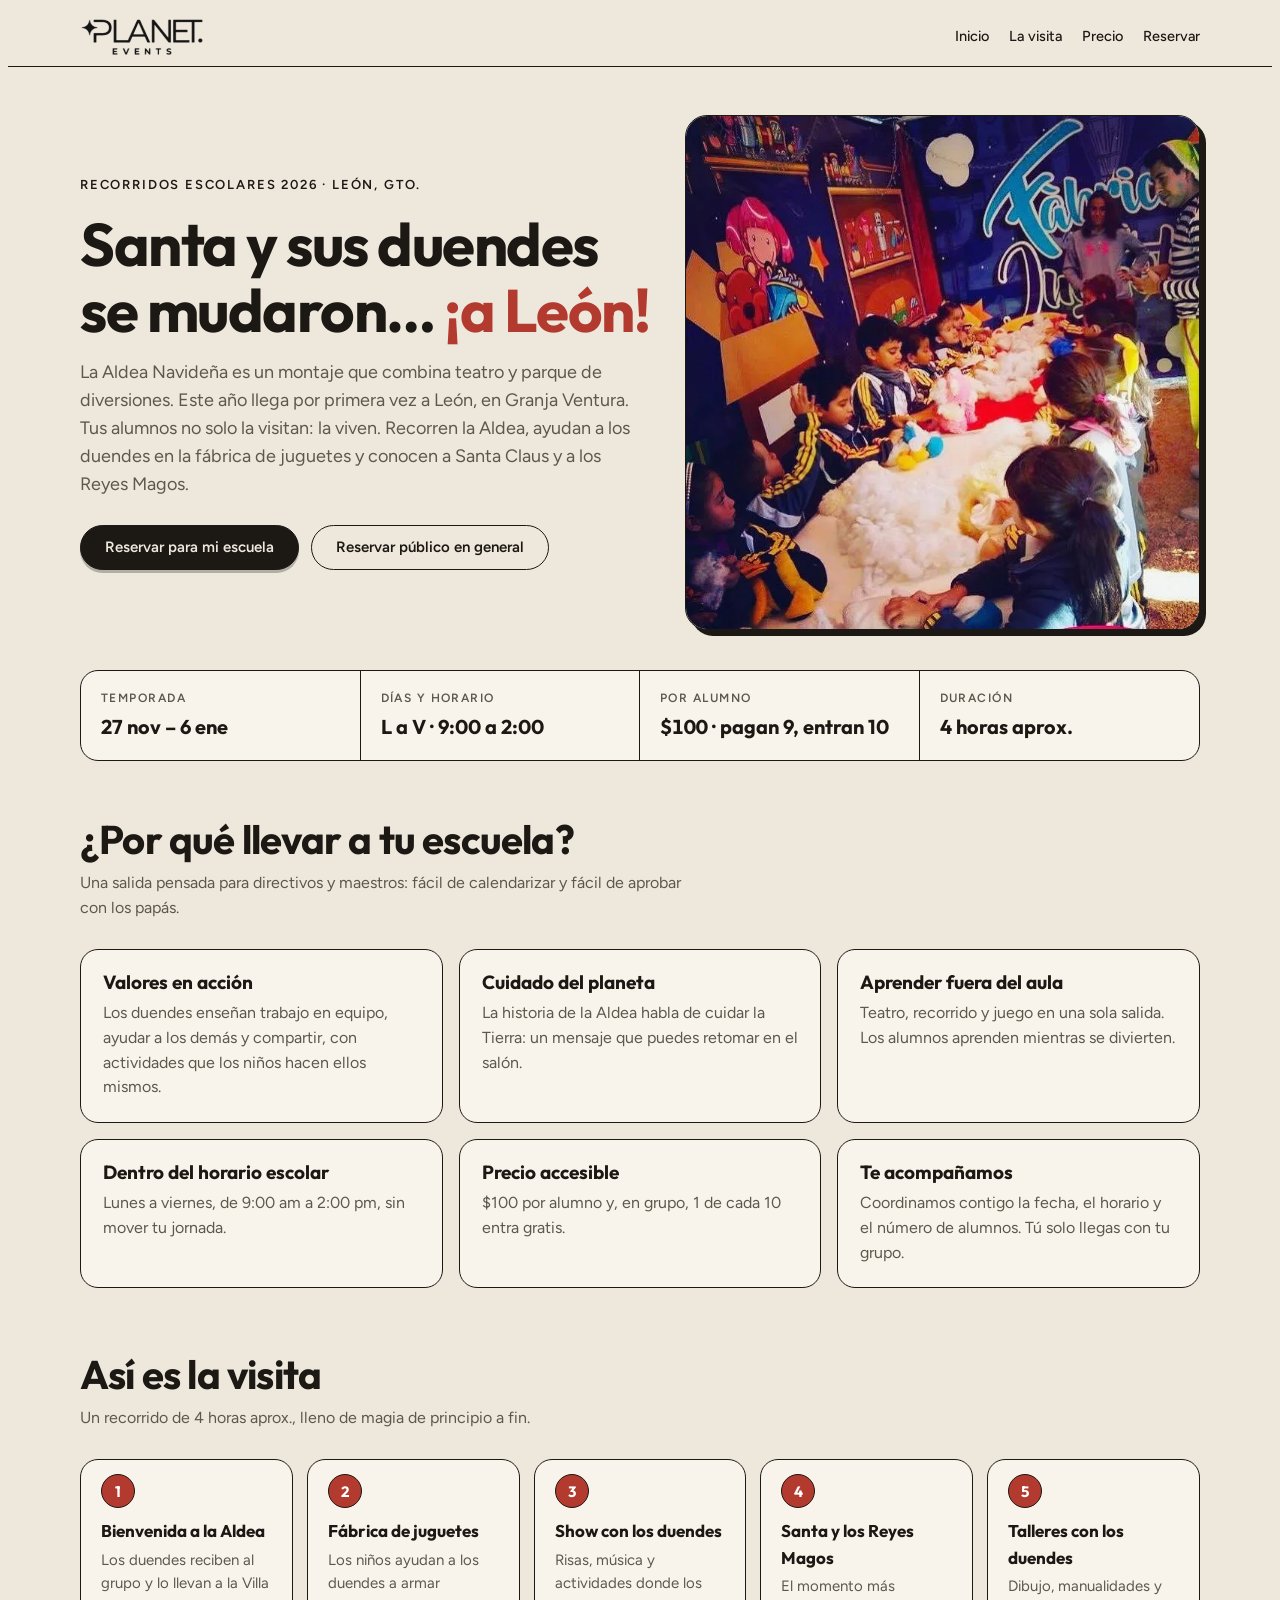
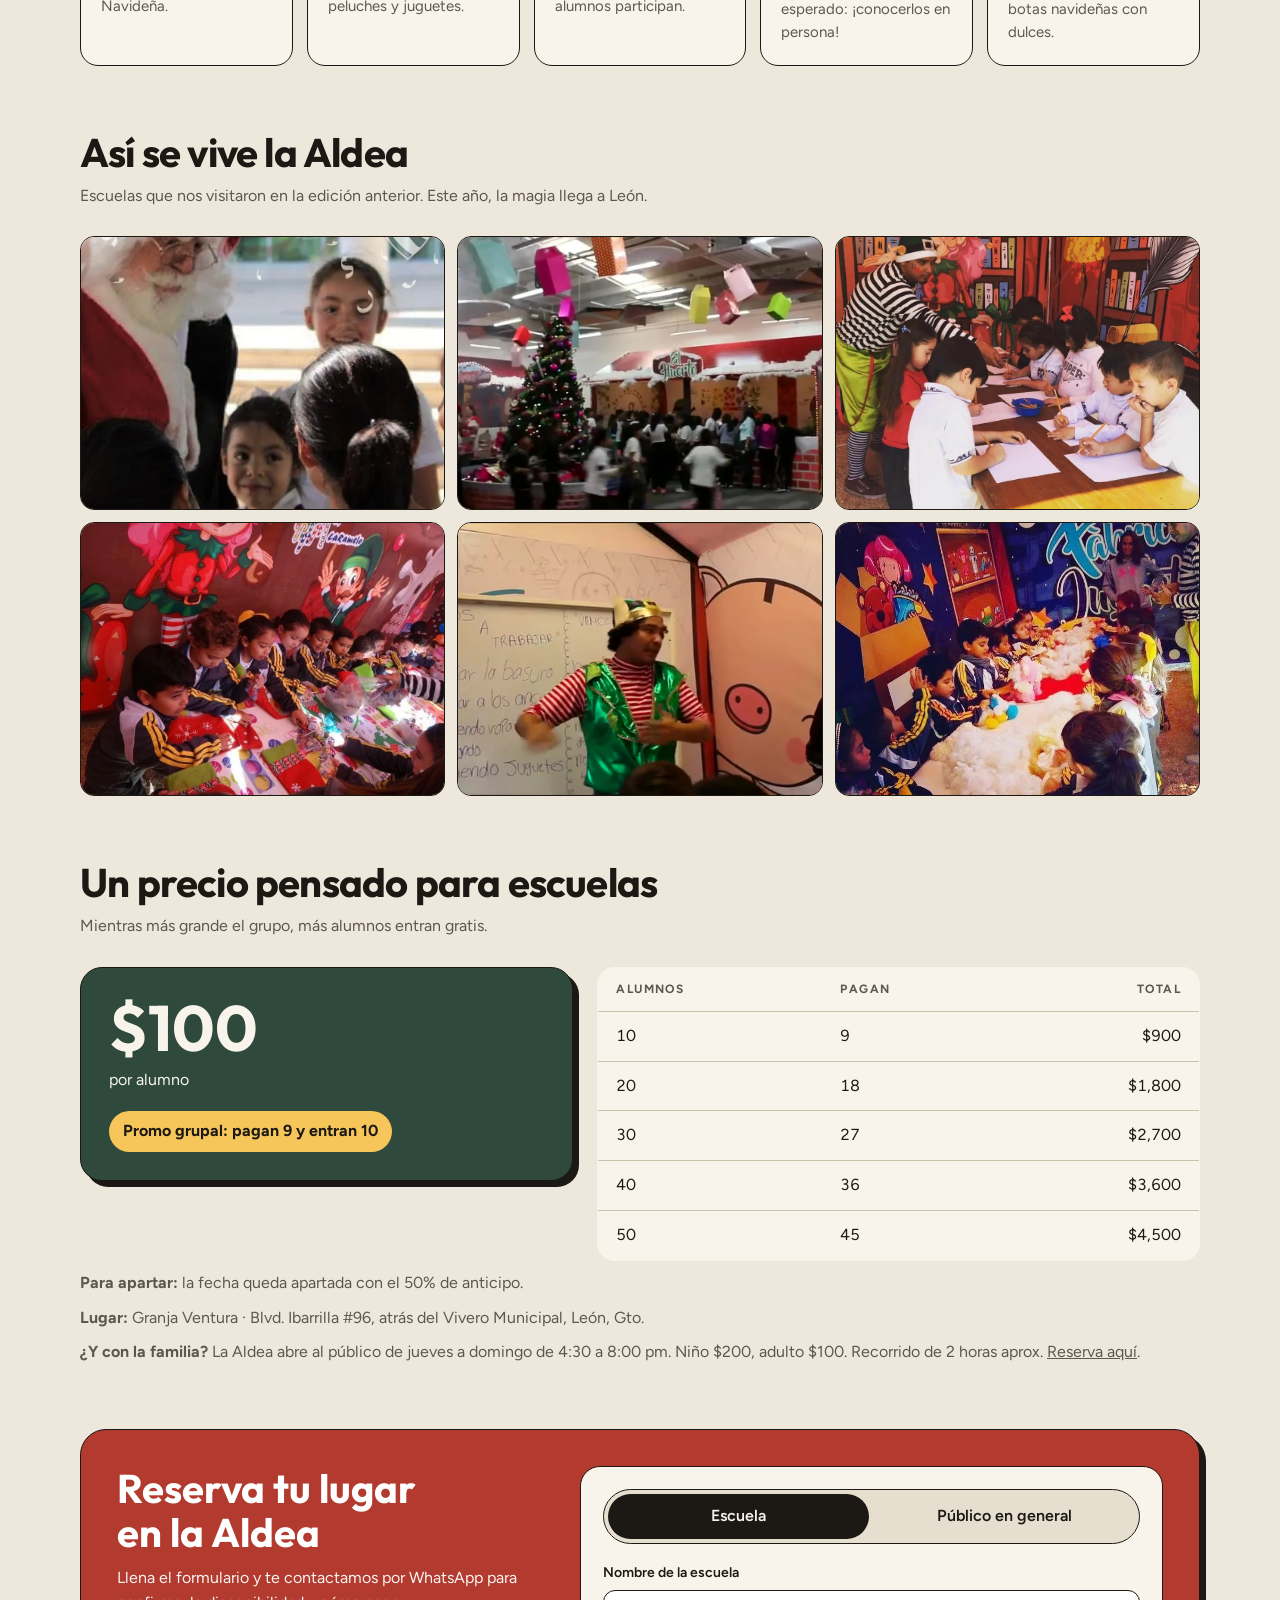
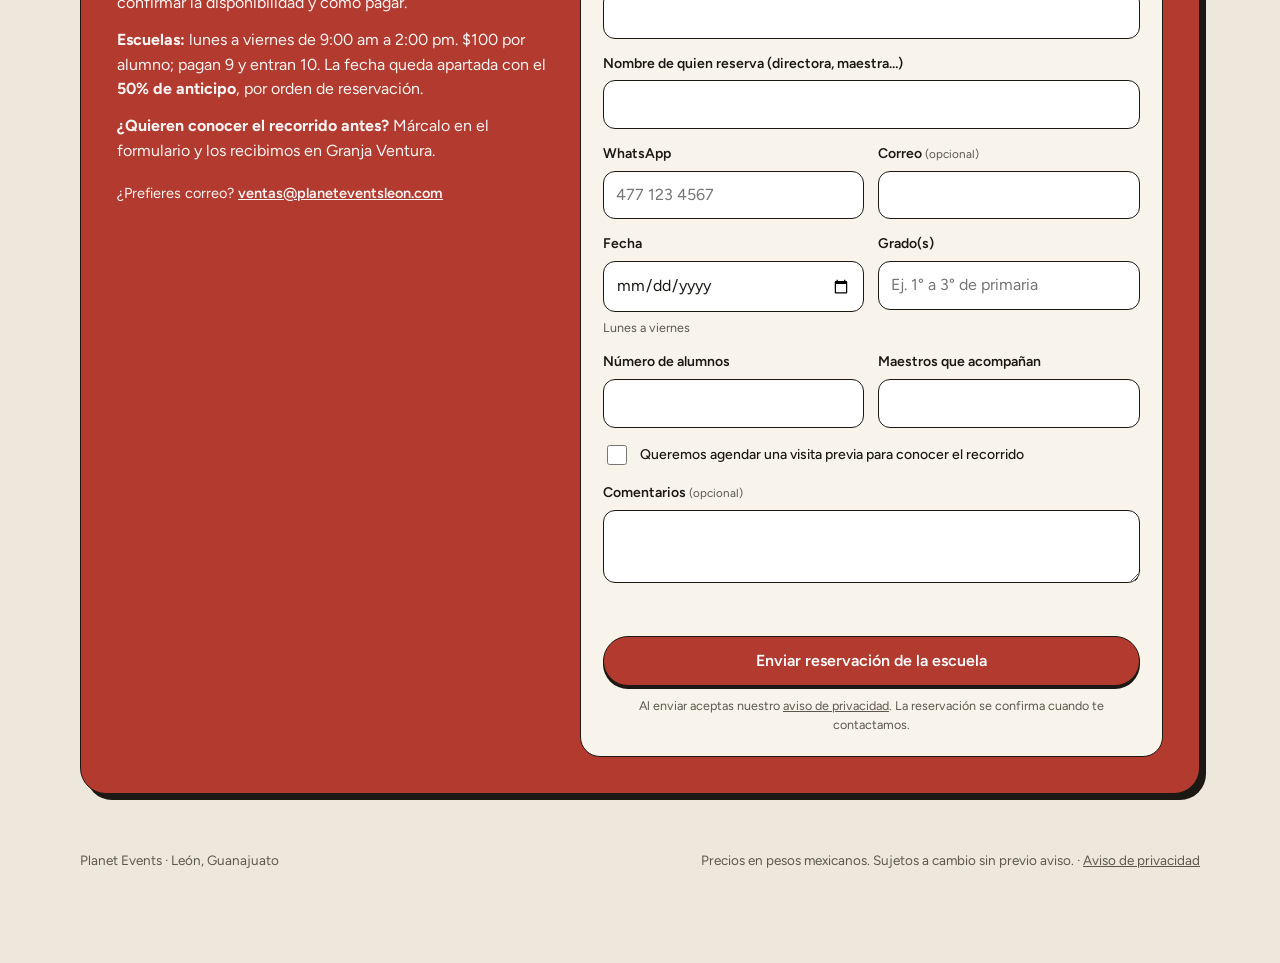
==== commit aa2d3c01: "Aldea: alinear etiquetas opcionales del formulario Co-Authored-By: Claude Opus 5.5 <noreply@anthropi" ====
--- a/aldea-navidena-recorridos/index.html
+++ b/aldea-navidena-recorridos/index.html
@@ -229,7 +229,7 @@
         <label>WhatsApp
           <input name="telefono" type="tel" inputmode="tel" autocomplete="tel-national" placeholder="477 123 4567" maxlength="20" required>
         </label>
-        <label>Correo <small>(opcional)</small>
+        <label><span>Correo <small>(opcional)</small></span>
           <input name="correo" type="email" autocomplete="email" maxlength="160">
         </label>
         <label>Fecha
@@ -253,7 +253,7 @@
         <label class="full chk" data-solo="escuela">
           <input name="visita" type="checkbox"> Queremos agendar una visita previa para conocer el recorrido
         </label>
-        <label class="full">Comentarios <small>(opcional)</small>
+        <label class="full"><span>Comentarios <small>(opcional)</small></span>
           <textarea name="comentarios" rows="2" maxlength="800"></textarea>
         </label>
         <label class="hp" aria-hidden="true">No llenar <input name="sitio" tabindex="-1" autocomplete="off"></label>
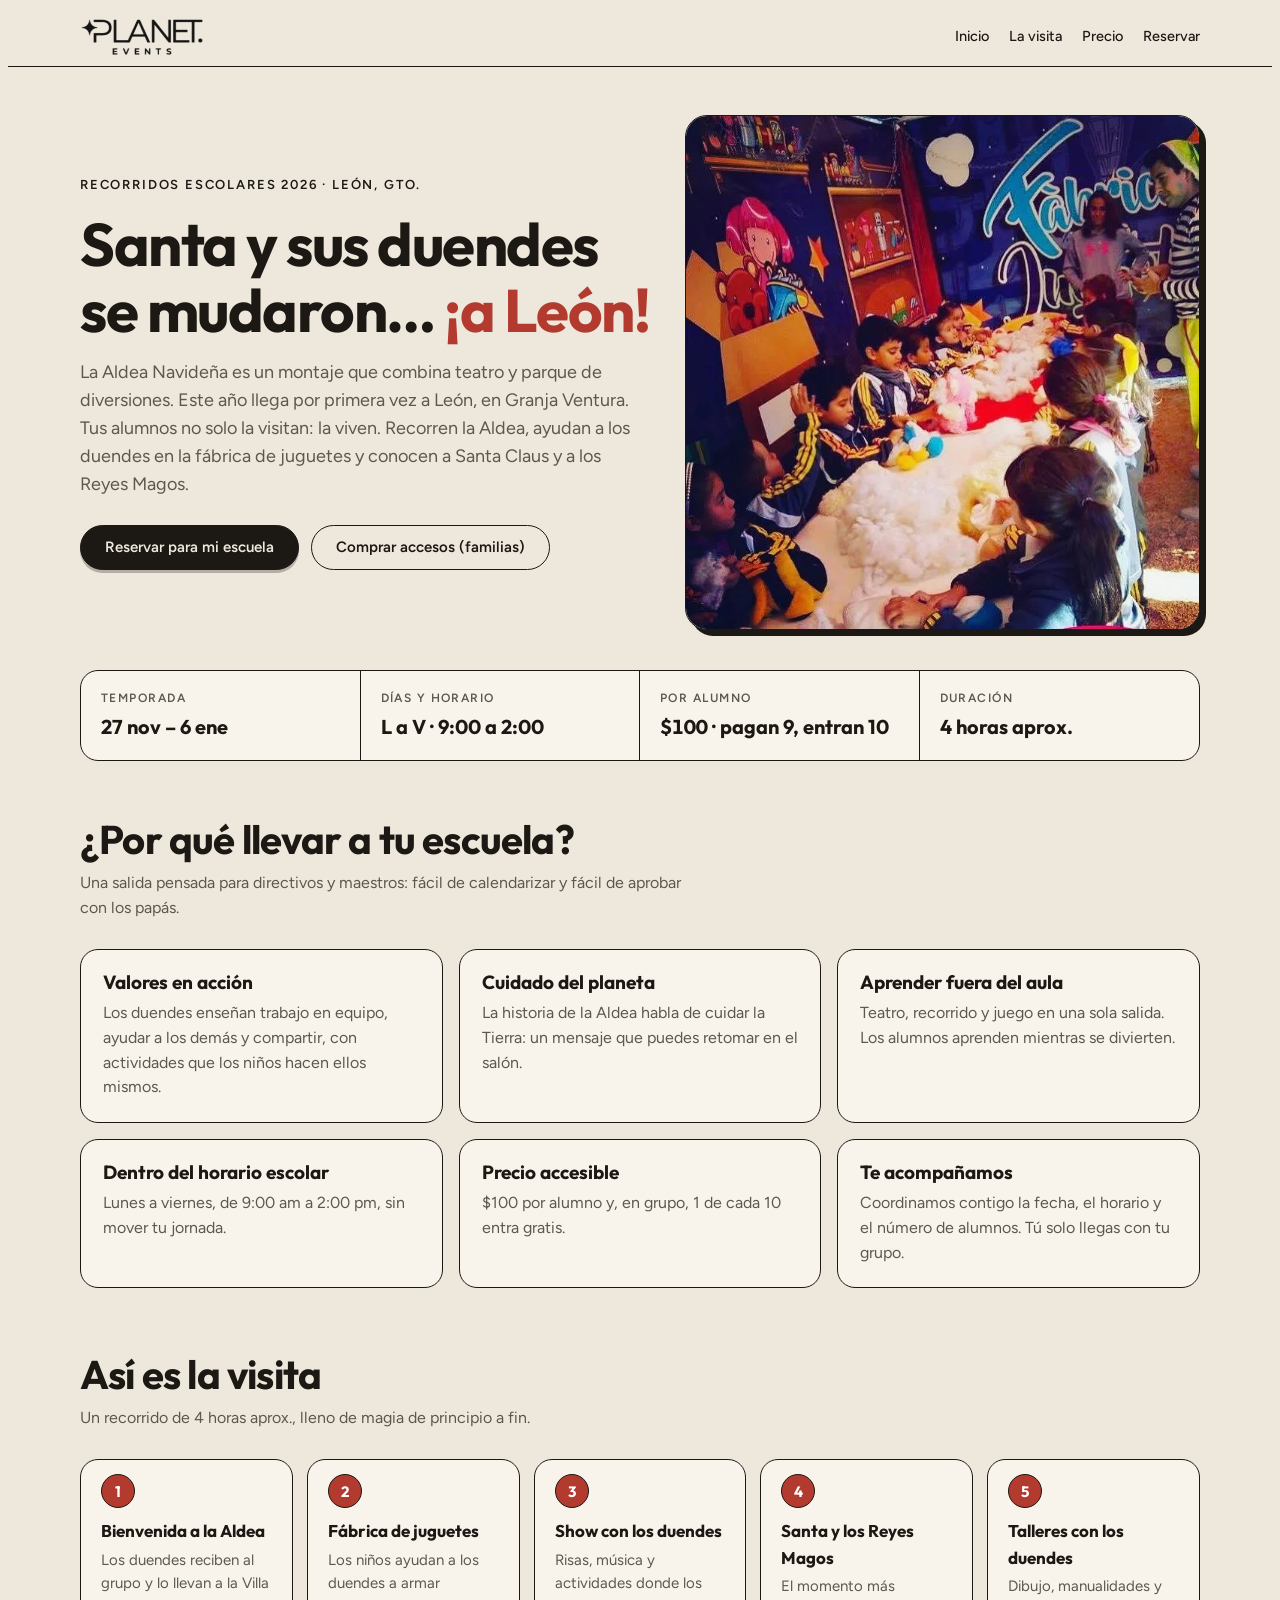
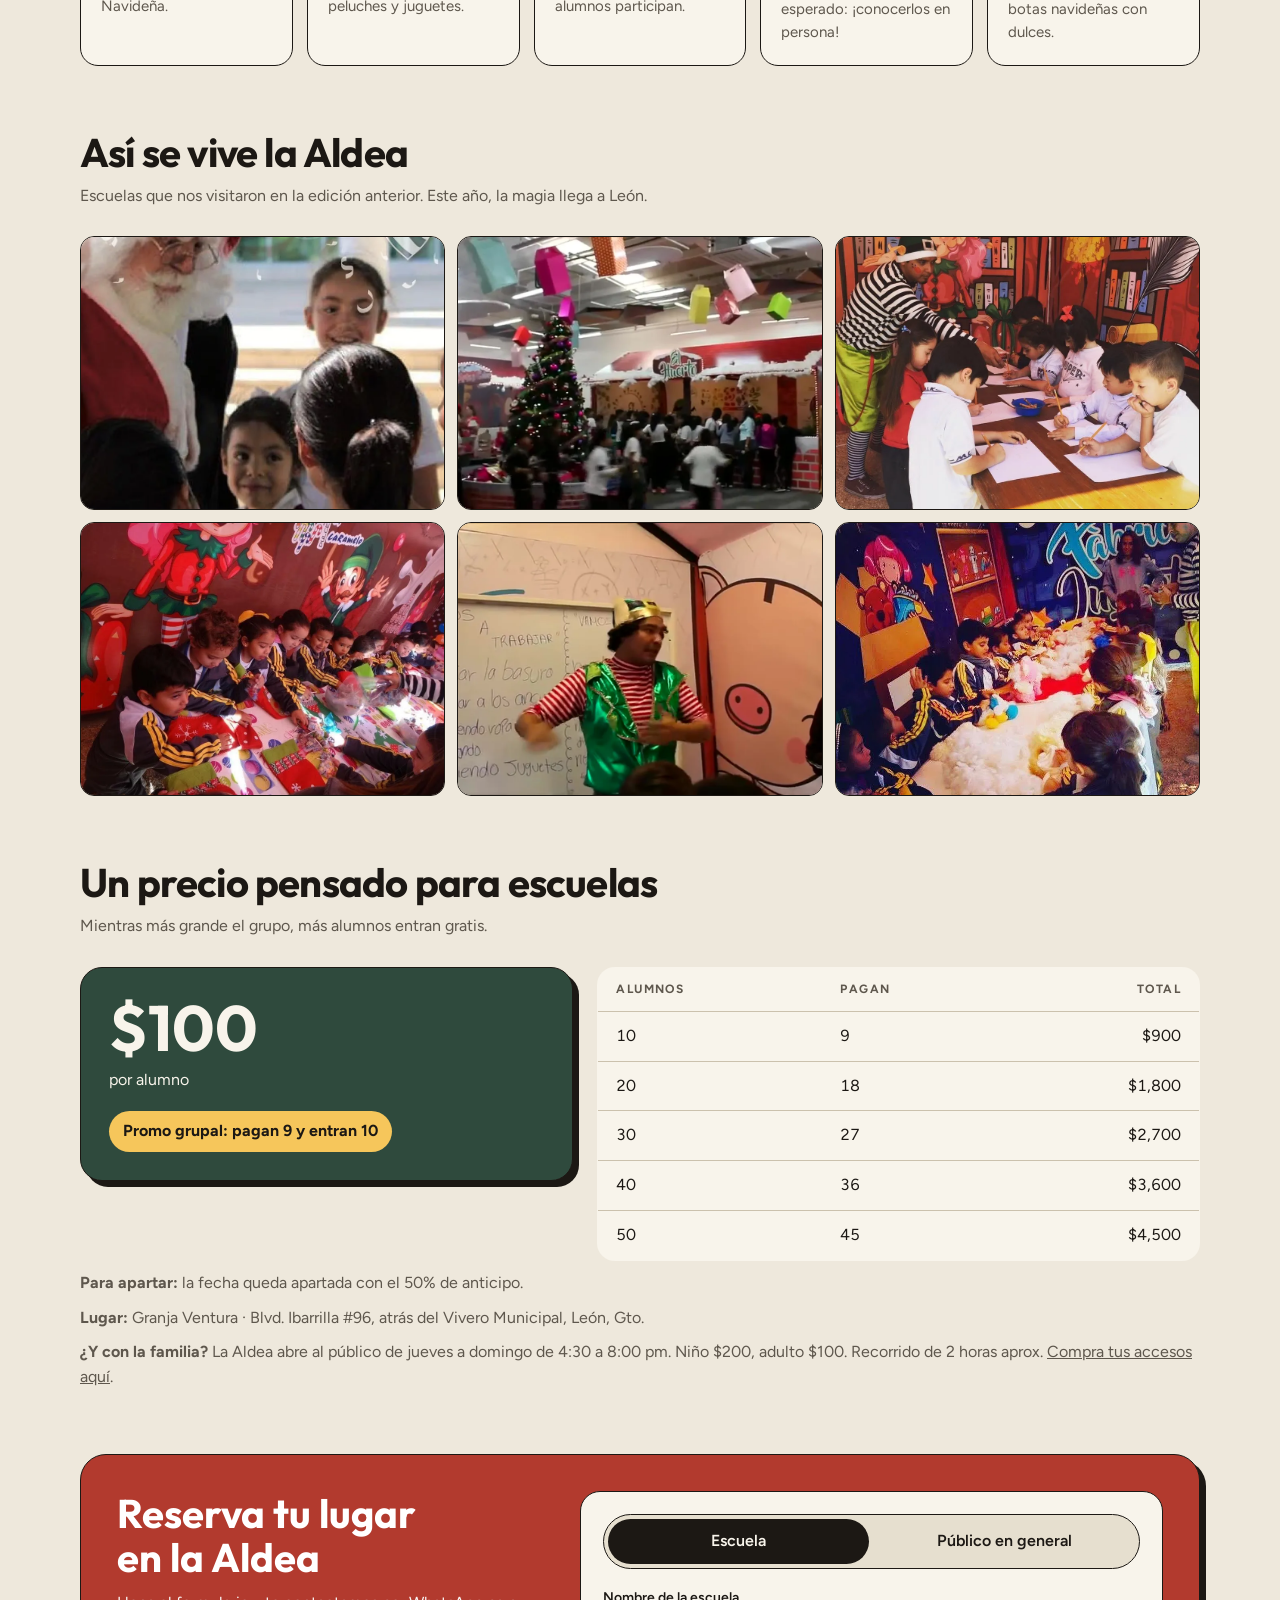
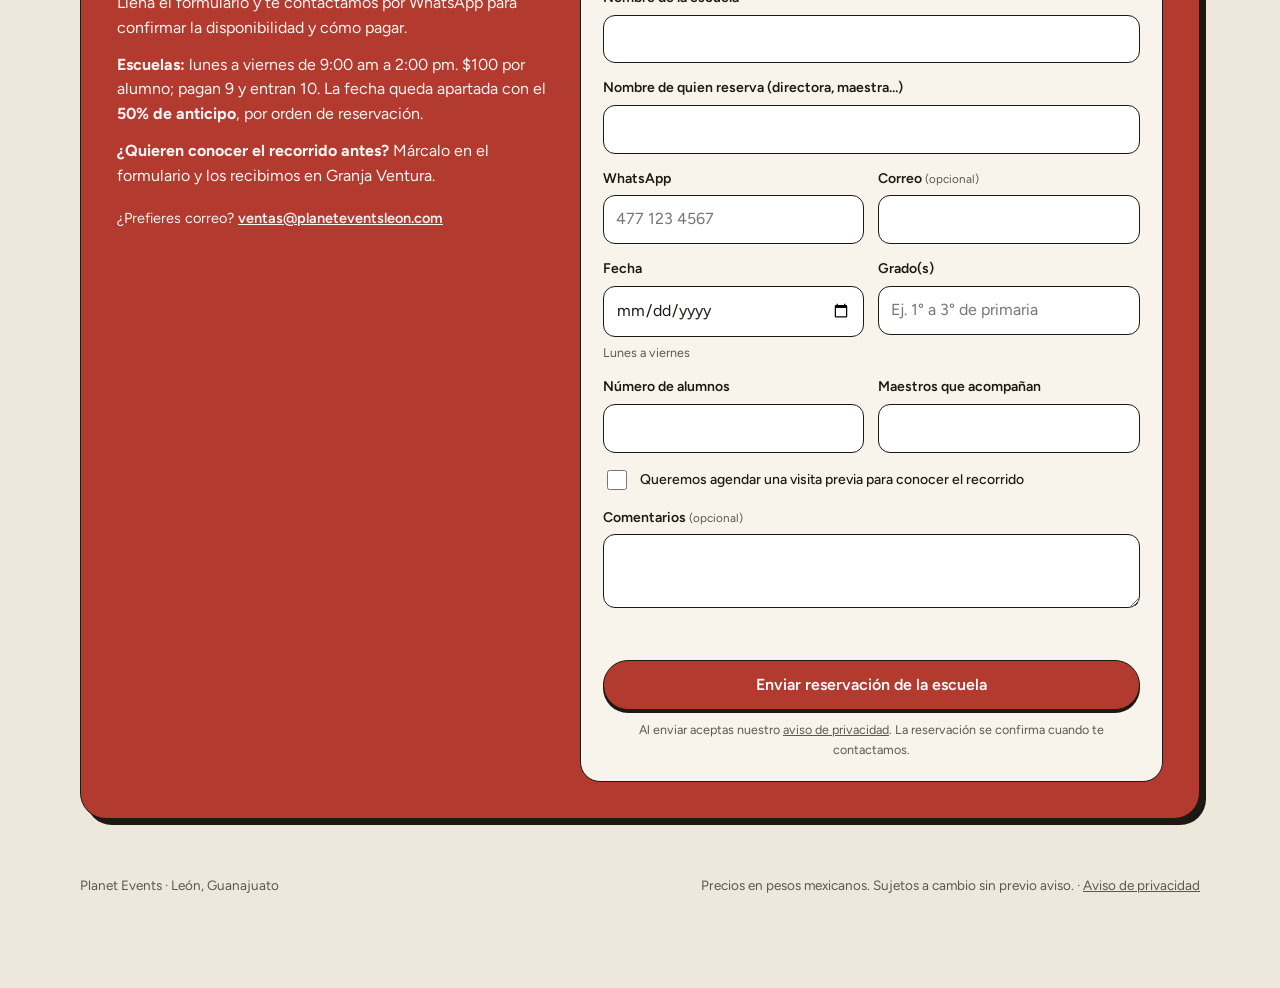
==== commit e9f54459: "Aldea Navideña: botones de compra de accesos (TicketCity) para familias Co-Authored-By: Claude Opus " ====
--- a/aldea-navidena-recorridos/index.html
+++ b/aldea-navidena-recorridos/index.html
@@ -126,7 +126,7 @@
       <p class="lead">La Aldea Navideña es un montaje que combina teatro y parque de diversiones. Este año llega por primera vez a León, en Granja Ventura. Tus alumnos no solo la visitan: la viven. Recorren la Aldea, ayudan a los duendes en la fábrica de juguetes y conocen a Santa Claus y a los Reyes Magos.</p>
       <div class="cta">
         <a class="btn btn-main" href="#reservar" data-ir="escuela">Reservar para mi escuela</a>
-        <a class="btn btn-ghost" href="#reservar" data-ir="publico">Reservar público en general</a>
+        <a class="btn btn-ghost" href="https://soldout.ticketcity.mx/site/elegir/evento/la-aldea-navidena-leon/foro/granja-ventura" target="_blank" rel="noopener">Comprar accesos (familias)</a>
       </div>
     </div>
     <figure><img src="/assets/aldea/fabrica.webp" alt="Alumnos armando peluches en la fábrica de juguetes de los duendes" width="683" height="683"></figure>
@@ -195,7 +195,7 @@
     </div>
     <p class="where-box"><b>Para apartar:</b> la fecha queda apartada con el 50% de anticipo.</p>
     <p class="where-box"><b>Lugar:</b> Granja Ventura · Blvd. Ibarrilla #96, atrás del Vivero Municipal, León, Gto.</p>
-    <p class="where-box"><b>¿Y con la familia?</b> La Aldea abre al público de jueves a domingo de 4:30 a 8:00 pm. Niño $200, adulto $100. Recorrido de 2 horas aprox. <a href="#reservar" data-ir="publico">Reserva aquí</a>.</p>
+    <p class="where-box"><b>¿Y con la familia?</b> La Aldea abre al público de jueves a domingo de 4:30 a 8:00 pm. Niño $200, adulto $100. Recorrido de 2 horas aprox. <a href="https://soldout.ticketcity.mx/site/elegir/evento/la-aldea-navidena-leon/foro/granja-ventura" target="_blank" rel="noopener">Compra tus accesos aquí</a>.</p>
   </section>
 
   <section class="book" id="reservar" aria-labelledby="t-book">
@@ -209,6 +209,7 @@
       <div class="book-opt" data-solo="publico" hidden>
         <p><b>Público en general:</b> jueves a domingo de 4:30 a 8:00 pm. Niño $200, adulto $100. Recorrido de 2 horas aprox.</p>
         <p class="pre-txt" hidden><b>Preventa:</b> $100 por persona hasta el 27 de noviembre.</p>
+        <p><a class="btn btn-main" href="https://soldout.ticketcity.mx/site/elegir/evento/la-aldea-navidena-leon/foro/granja-ventura" target="_blank" rel="noopener">Comprar accesos en línea</a></p>
       </div>
       <p class="mail">¿Prefieres correo? <a href="mailto:ventas@planeteventsleon.com">ventas@planeteventsleon.com</a></p>
     </div>
